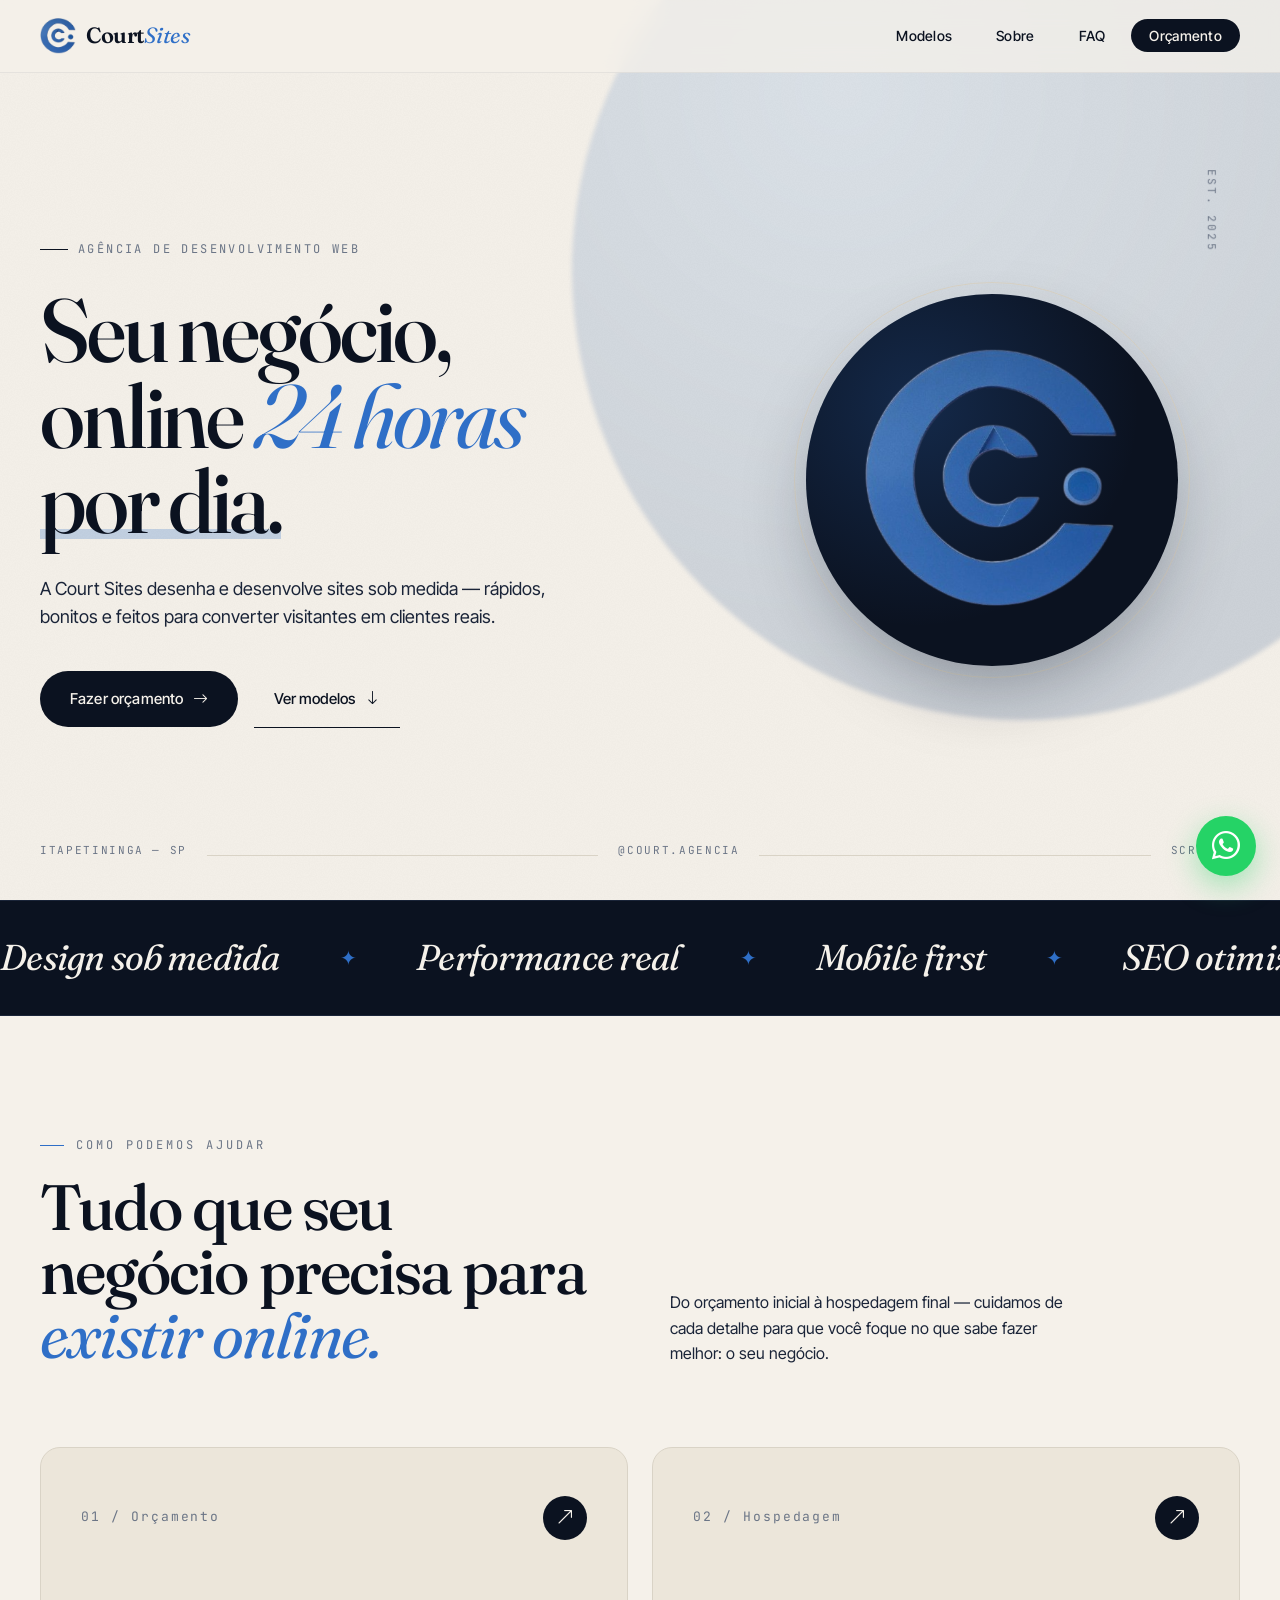
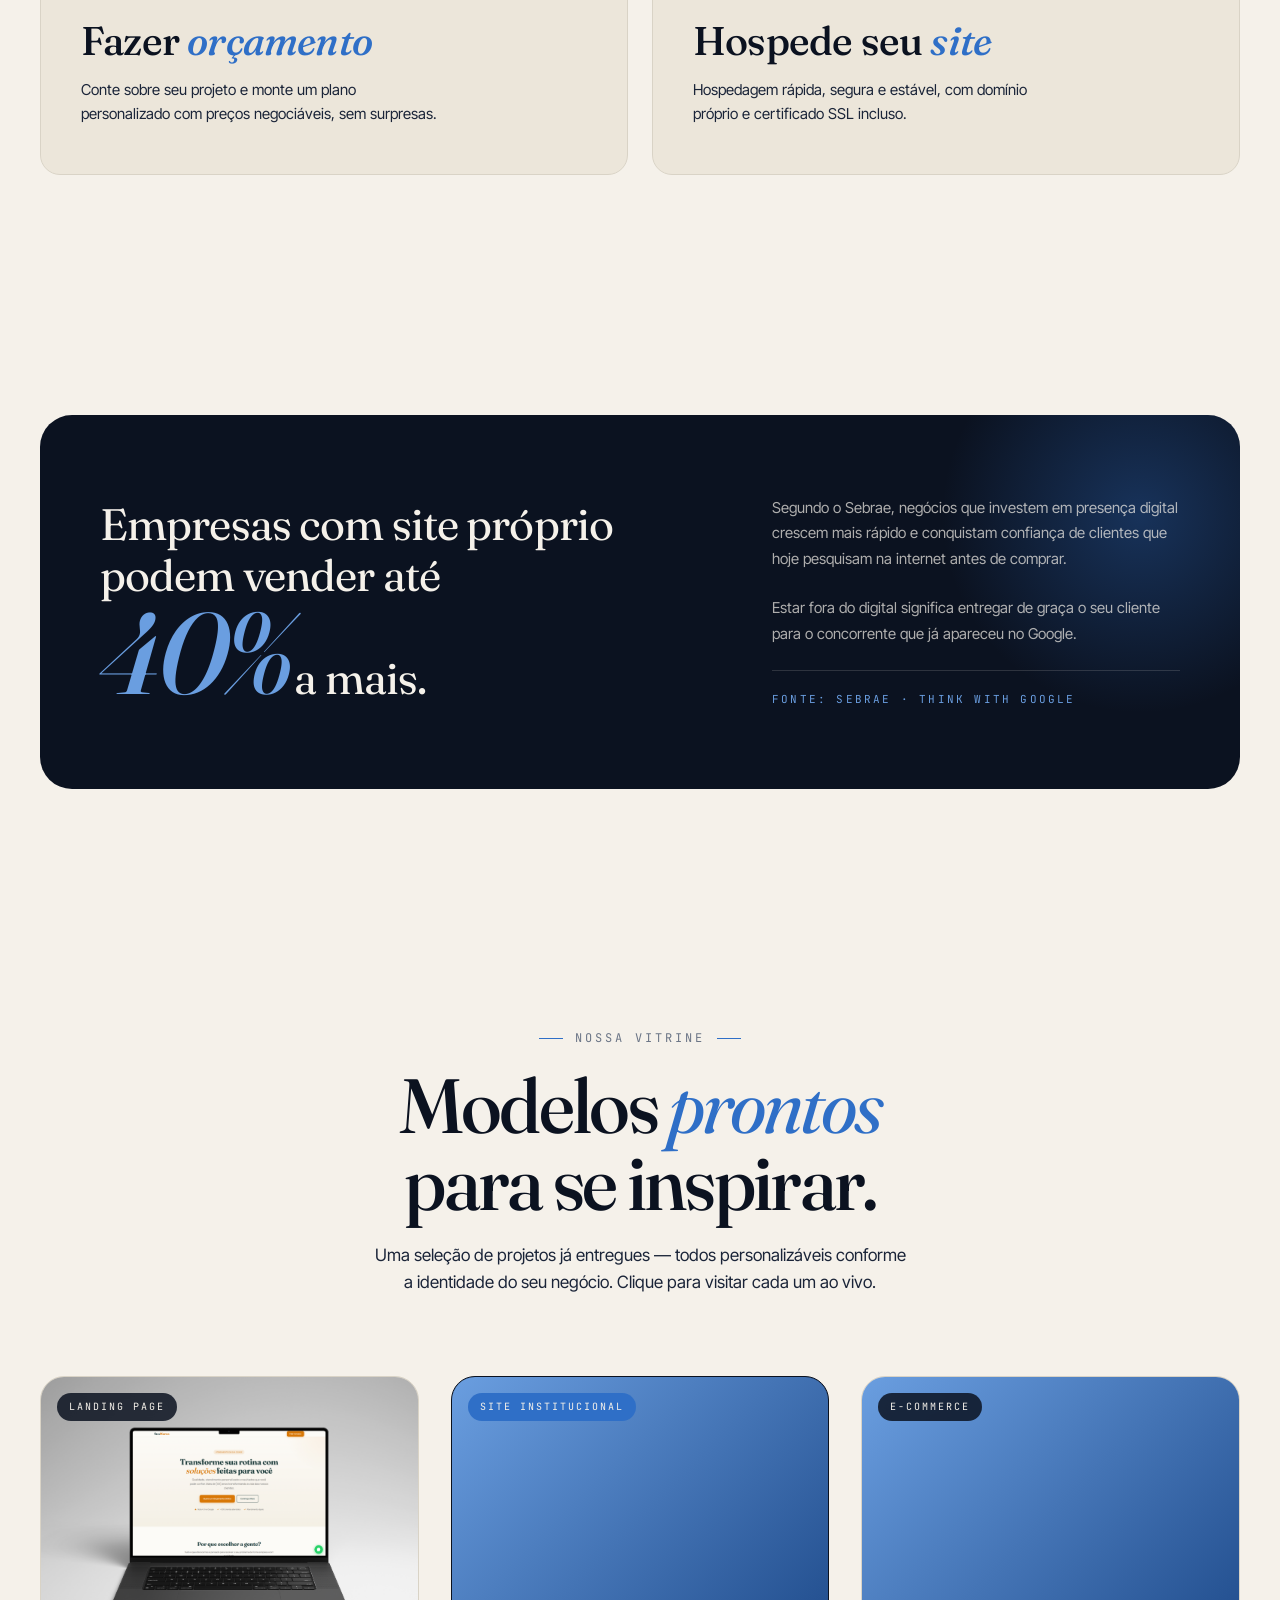
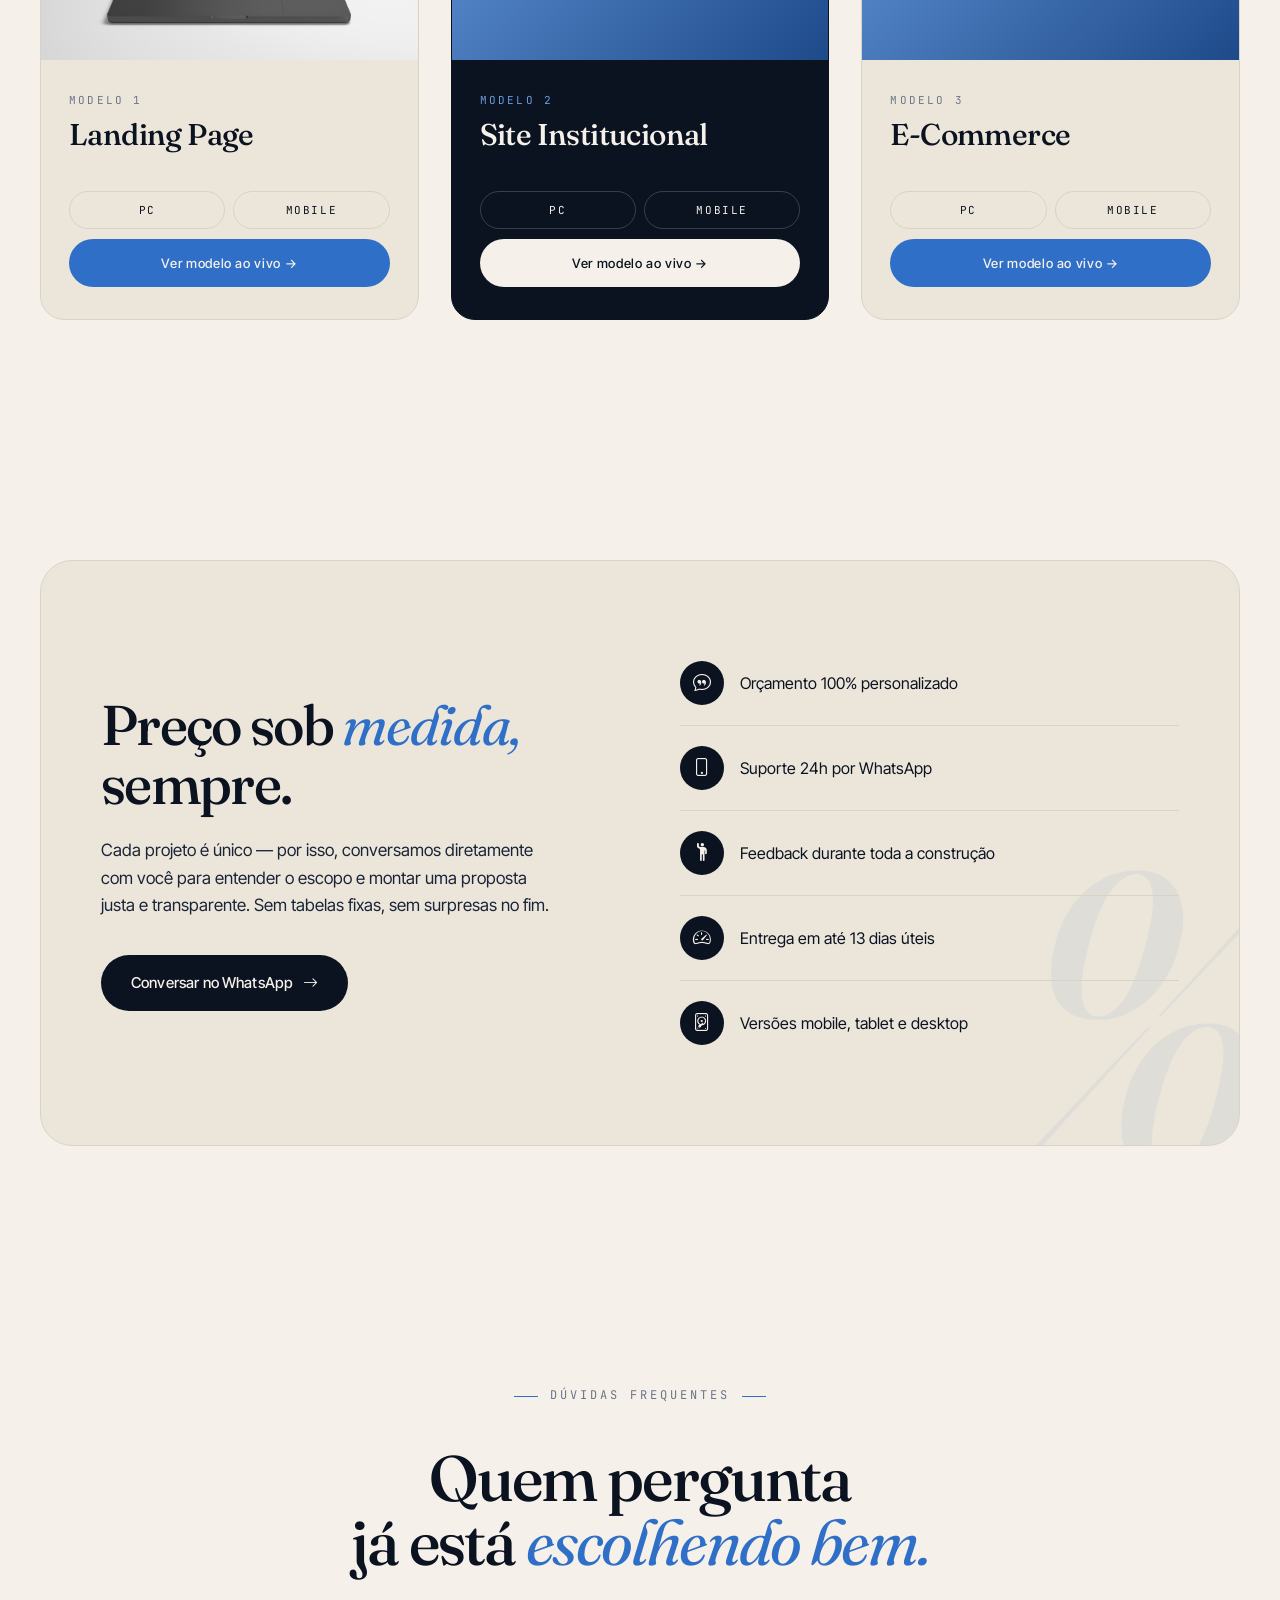
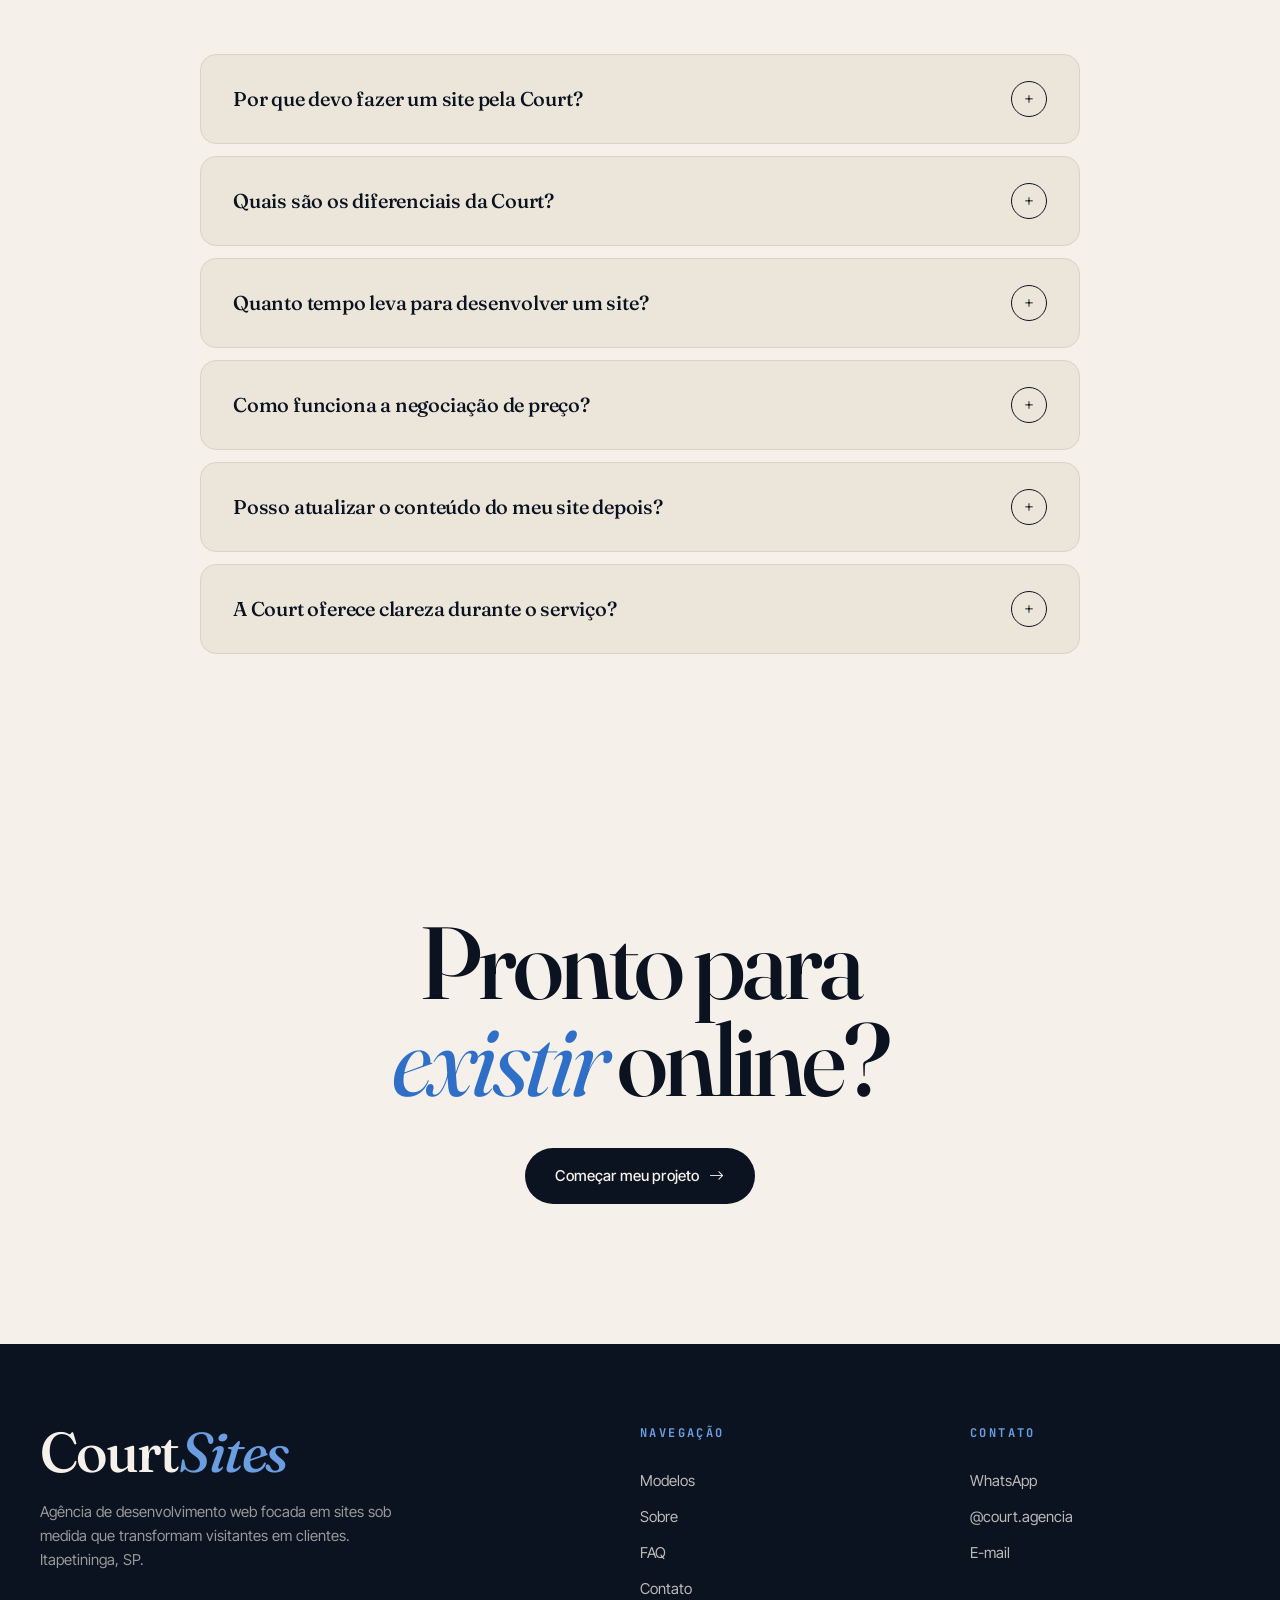
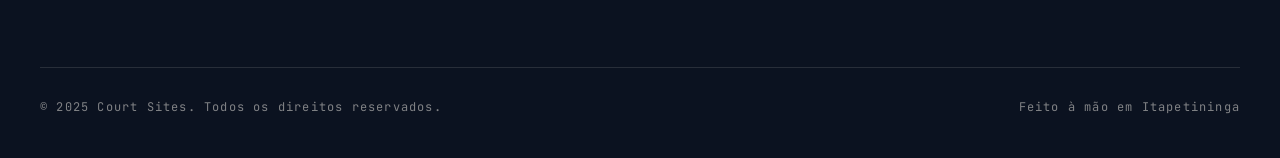
==== index.html @ d3b98b96 "first commit" ====
<!DOCTYPE html>
<html lang="pt-br">

<head>
    <meta charset="UTF-8">
    <meta name="viewport" content="width=device-width, initial-scale=1.0">
    <title>Court Sites — Sites profissionais para o seu negócio</title>
    <meta name="description" content="Court Sites cria sites modernos, responsivos e otimizados para conversão. Transforme seu negócio online e conquiste mais clientes.">
    <link rel="shortcut icon" href="logo-png.png">

    <!-- Bootstrap Icons -->
    <link rel="stylesheet" href="https://cdn.jsdelivr.net/npm/bootstrap-icons@1.11.3/font/bootstrap-icons.min.css">

    <!-- Fontes -->
    <link rel="preconnect" href="https://fonts.googleapis.com">
    <link rel="preconnect" href="https://fonts.gstatic.com" crossorigin>
    <link href="https://fonts.googleapis.com/css2?family=Fraunces:ital,opsz,wght@0,9..144,400;0,9..144,500;0,9..144,600;0,9..144,700;0,9..144,900;1,9..144,400&family=Inter+Tight:wght@300;400;500;600;700&family=JetBrains+Mono:wght@400;500&display=swap" rel="stylesheet">

    <!-- AOS -->
    <link rel="stylesheet" href="https://unpkg.com/aos@2.3.1/dist/aos.css">

    <link rel="stylesheet" href="css/style.css">
</head>

<body>

    <!-- WhatsApp flutuante -->
    <a href="https://wa.me/5515996495706" target="_blank" class="whatsapp-btn" aria-label="WhatsApp">
        <i class="bi bi-whatsapp"></i>
    </a>

    <!-- NAVBAR -->
    <nav class="topbar" data-aos="fade-down">
        <a href="#inicio" class="brand">
            <img src="images/logo-png.png" alt="Court Sites">
            <span>Court<em>Sites</em></span>
        </a>
        <ul>
            <li><a href="#modelos">Modelos</a></li>
            <li><a href="#sobre">Sobre</a></li>
            <li><a href="#faq">FAQ</a></li>
            <li><a href="#contato" class="cta">Orçamento</a></li>
        </ul>
    </nav>

    <!-- HERO -->
    <section id="inicio" class="hero">
        <div class="hero-inner">
            <div class="hero-text">
                <div class="hero-kicker" data-aos="fade-up">Agência de desenvolvimento web</div>
                <h1 data-aos="fade-up" data-aos-delay="100">
                    Seu negócio,<br>
                    online <em>24 horas</em><br>
                    <span class="underline">por dia.</span>
                </h1>
                <p class="lead" data-aos="fade-up" data-aos-delay="200">
                    A Court Sites desenha e desenvolve sites sob medida — rápidos, bonitos e feitos para converter
                    visitantes em clientes reais.
                </p>
                <div class="hero-cta-group" data-aos="fade-up" data-aos-delay="300">
                    <a href="#contato" class="btn-primary">
                        Fazer orçamento <i class="bi bi-arrow-right"></i>
                    </a>
                    <a href="#modelos" class="btn-ghost">
                        Ver modelos <i class="bi bi-arrow-down"></i>
                    </a>
                </div>
            </div>
            <div class="hero-visual" data-aos="fade-left" data-aos-delay="200">
                <div class="logo-wrap">
                    <img src="images/logo-png.png" alt="Court Sites">
                </div>
            </div>
        </div>
        <div class="hero-meta">
            <span>Itapetininga — SP</span>
            <div class="divider"></div>
            <span>@court.agencia</span>
            <div class="divider"></div>
            <span>Scroll ↓</span>
        </div>
    </section>

    <!-- MARQUEE -->
    <div class="marquee">
        <div class="marquee-track">
            <span>Design sob medida</span>
            <span>Performance real</span>
            <span>Mobile first</span>
            <span>SEO otimizado</span>
            <span>Entrega rápida</span>
            <span>Design sob medida</span>
            <span>Performance real</span>
            <span>Mobile first</span>
            <span>SEO otimizado</span>
            <span>Entrega rápida</span>
        </div>
    </div>

    <!-- SERVIÇOS / CONTATO -->
    <section id="contato" class="services">
        <div class="section-head">
            <div>
                <div class="section-tag" data-aos="fade-up">Como podemos ajudar</div>
                <h2 data-aos="fade-up" data-aos-delay="100">
                    Tudo que seu<br>negócio precisa para <em>existir online.</em>
                </h2>
            </div>
            <p class="head-text" data-aos="fade-up" data-aos-delay="200">
                Do orçamento inicial à hospedagem final — cuidamos de cada detalhe para que você foque no que sabe
                fazer melhor: o seu negócio.
            </p>
        </div>

        <div class="services-grid">
            <a href="https://wa.me/5515996495706" target="_blank" class="service-card" data-aos="fade-up">
                <div class="service-head-row">
                    <span class="service-num">01 / Orçamento</span>
                    <span class="service-arrow"><i class="bi bi-arrow-up-right"></i></span>
                </div>
                <h3>Fazer <em>orçamento</em></h3>
                <p>Conte sobre seu projeto e monte um plano personalizado com preços negociáveis, sem surpresas.</p>
            </a>

            <a href="https://wa.me/5515996495706" target="_blank" class="service-card" data-aos="fade-up" data-aos-delay="150">
                <div class="service-head-row">
                    <span class="service-num">02 / Hospedagem</span>
                    <span class="service-arrow"><i class="bi bi-arrow-up-right"></i></span>
                </div>
                <h3>Hospede seu <em>site</em></h3>
                <p>Hospedagem rápida, segura e estável, com domínio próprio e certificado SSL incluso.</p>
            </a>
        </div>
    </section>

    <!-- PESQUISA / DADO EDITORIAL -->
    <section id="sobre" class="research">
        <div class="research-inner">
            <div class="research-grid">
                <div class="research-quote" data-aos="fade-up">
                    Empresas com site próprio<br>
                    podem vender até<br>
                    <span class="big">40%</span> a mais.
                </div>
                <div class="research-side" data-aos="fade-up" data-aos-delay="200">
                    <p>
                        Segundo o Sebrae, negócios que investem em presença digital crescem mais rápido e conquistam
                        confiança de clientes que hoje pesquisam na internet antes de comprar.
                    </p>
                    <p>
                        Estar fora do digital significa entregar de graça o seu cliente para o concorrente que já
                        apareceu no Google.
                    </p>
                    <div class="source">Fonte: Sebrae · Think With Google</div>
                </div>
            </div>
        </div>
    </section>

    <!-- MODELOS -->
    <section id="modelos" class="models">
        <div class="models-header">
            <div class="section-tag" data-aos="fade-up">Nossa vitrine</div>
            <h2 data-aos="fade-up" data-aos-delay="100">
                Modelos <em>prontos</em><br>para se inspirar.
            </h2>
            <p data-aos="fade-up" data-aos-delay="200">
                Uma seleção de projetos já entregues — todos personalizáveis conforme a identidade do seu negócio.
                Clique para visitar cada um ao vivo.
            </p>
        </div>

        <div class="models-grid">

            <!-- Court-xis -->
            <article class="model-card" data-aos="fade-up">
                <div class="model-image">
                    <span class="model-badge">Landing Page</span>
                    <img id="model-img-modelo1" src="images/pc-modelo1.jpg" alt="Modelo 1"
                        onerror="this.style.display='none'">
                </div>
                <div class="model-body">
                    <div class="model-subtitle">Modelo 1</div>
                    <h3 class="model-title">Landing Page</h3>
                    <div class="model-actions">
                        <button class="btn-toggle" onclick="trocarImagem('pc','modelo1')">PC</button>
                        <button class="btn-toggle" onclick="trocarImagem('mobile','modelo1')">Mobile</button>
                    </div>
                    <a href="src/landing-page.html" target="_blank" class="btn-see">
                        Ver modelo ao vivo →
                    </a>
                </div>
            </article>

            <!-- Livrando Cast - destaque -->
            <article class="model-card featured" data-aos="fade-up" data-aos-delay="100">
                <div class="model-image">
                    <span class="model-badge">Site Institucional</span>
                    <img id="model-img-livrando" src="images/pc-livrando.jpg" alt="Modelo Livrando Cast"
                        onerror="this.style.display='none'">
                </div>
                <div class="model-body">
                    <div class="model-subtitle">Modelo 2</div>
                    <h3 class="model-title">Site Institucional</h3>
                    <div class="model-actions">
                        <button class="btn-toggle" onclick="trocarImagem('pc','modelo2')">PC</button>
                        <button class="btn-toggle" onclick="trocarImagem('mobile','modelo2')">Mobile</button>
                    </div>
                    <a href="src/site-institucional.html" target="_blank" class="btn-see">
                        Ver modelo ao vivo →
                    </a>
                </div>
            </article>

            <!-- Court Agendamentos -->
            <article class="model-card" data-aos="fade-up" data-aos-delay="200">
                <div class="model-image">
                    <span class="model-badge">E-Commerce</span>
                    <img id="model-img-court" src="images/pc-court.jpg" alt="Modelo Court Agendamentos"
                        onerror="this.style.display='none'">
                </div>
                <div class="model-body">
                    <div class="model-subtitle">Modelo 3</div>
                    <h3 class="model-title">E-Commerce</h3>
                    <div class="model-actions">
                        <button class="btn-toggle" onclick="trocarImagem('pc','modelo3')">PC</button>
                        <button class="btn-toggle" onclick="trocarImagem('mobile','modelo3')">Mobile</button>
                    </div>
                    <a href="src/vitrine-virtual.html" target="_blank" class="btn-see">
                        Ver modelo ao vivo →
                    </a>
                </div>
            </article>

        </div>
    </section>

    <!-- NEGOCIAÇÃO (substitui seção de planos) -->
    <section class="negotiate">
        <div class="negotiate-inner">
            <div class="negotiate-left" data-aos="fade-right">
                <h2>Preço sob <em>medida,</em> sempre.</h2>
                <p>
                    Cada projeto é único — por isso, conversamos diretamente com você para entender o escopo e
                    montar uma proposta justa e transparente. Sem tabelas fixas, sem surpresas no fim.
                </p>
                <a href="https://wa.me/5515996495706" target="_blank" class="btn-primary">
                    Conversar no WhatsApp <i class="bi bi-arrow-right"></i>
                </a>
            </div>
            <ul class="negotiate-features" data-aos="fade-left" data-aos-delay="150">
                <li>
                    <span class="feat-icon"><i class="bi bi-chat-quote"></i></span>
                    <span>Orçamento 100% personalizado</span>
                </li>
                <li>
                    <span class="feat-icon"><i class="bi bi-phone"></i></span>
                    <span>Suporte 24h por WhatsApp</span>
                </li>
                <li>
                    <span class="feat-icon"><i class="bi bi-person-raised-hand"></i></span>
                    <span>Feedback durante toda a construção</span>
                </li>
                <li>
                    <span class="feat-icon"><i class="bi bi-speedometer2"></i></span>
                    <span>Entrega em até 13 dias úteis</span>
                </li>
                <li>
                    <span class="feat-icon"><i class="bi bi-device-hdd"></i></span>
                    <span>Versões mobile, tablet e desktop</span>
                </li>
            </ul>
        </div>
    </section>

    <!-- FAQ -->
    <section id="faq" class="faq-section">
        <div class="section-head">
            <div class="section-tag" data-aos="fade-up">Dúvidas frequentes</div>
            <h2 data-aos="fade-up" data-aos-delay="100">
                Quem pergunta<br>já está <em>escolhendo bem.</em>
            </h2>
        </div>

        <div class="faq-list">
            <div class="faq-item" data-aos="fade-up">
                <button class="faq-question">
                    Por que devo fazer um site pela Court?
                    <span class="faq-plus">+</span>
                </button>
                <div class="faq-answer">
                    A Court cria sites modernos, responsivos e otimizados para conversão, garantindo maior
                    visibilidade e credibilidade para o seu negócio no ambiente digital.
                </div>
            </div>

            <div class="faq-item" data-aos="fade-up">
                <button class="faq-question">
                    Quais são os diferenciais da Court?
                    <span class="faq-plus">+</span>
                </button>
                <div class="faq-answer">
                    Design 100% personalizado, otimização SEO desde o início, suporte contínuo e um processo
                    transparente com feedback diário durante toda a construção.
                </div>
            </div>

            <div class="faq-item" data-aos="fade-up">
                <button class="faq-question">
                    Quanto tempo leva para desenvolver um site?
                    <span class="faq-plus">+</span>
                </button>
                <div class="faq-answer">
                    O prazo varia conforme a complexidade do projeto, mas a maioria dos sites é entregue entre 7 e
                    15 dias úteis a partir da aprovação do escopo.
                </div>
            </div>

            <div class="faq-item" data-aos="fade-up">
                <button class="faq-question">
                    Como funciona a negociação de preço?
                    <span class="faq-plus">+</span>
                </button>
                <div class="faq-answer">
                    Não trabalhamos com tabelas fixas. O valor é acertado diretamente com você a partir do escopo
                    do projeto — tipo de site, número de páginas, prazo e funcionalidades específicas.
                </div>
            </div>

            <div class="faq-item" data-aos="fade-up">
                <button class="faq-question">
                    Posso atualizar o conteúdo do meu site depois?
                    <span class="faq-plus">+</span>
                </button>
                <div class="faq-answer">
                    Sim. Oferecemos planos de manutenção mensal para atualizações, novos conteúdos e ajustes
                    conforme a necessidade do seu negócio.
                </div>
            </div>

            <div class="faq-item" data-aos="fade-up">
                <button class="faq-question">
                    A Court oferece clareza durante o serviço?
                    <span class="faq-plus">+</span>
                </button>
                <div class="faq-answer">
                    Sempre. Enviamos atualizações diárias pelo WhatsApp sobre o andamento e abrimos espaço para
                    você dar feedback em cada etapa do projeto.
                </div>
            </div>
        </div>
    </section>

    <!-- FINAL CTA -->
    <section class="final-cta">
        <h2 data-aos="fade-up">
            Pronto para<br><em>existir</em> online?
        </h2>
        <a href="https://wa.me/5515996495706" target="_blank" class="btn-primary" data-aos="fade-up" data-aos-delay="200">
            Começar meu projeto <i class="bi bi-arrow-right"></i>
        </a>
    </section>

    <!-- FOOTER -->
    <footer>
        <div class="footer-inner">
            <div class="footer-top">
                <div class="footer-brand">
                    <h3>Court<em>Sites</em></h3>
                    <p>
                        Agência de desenvolvimento web focada em sites sob medida que transformam visitantes em
                        clientes. Itapetininga, SP.
                    </p>
                </div>
                <div class="footer-col">
                    <h4>Navegação</h4>
                    <a href="#modelos">Modelos</a>
                    <a href="#sobre">Sobre</a>
                    <a href="#faq">FAQ</a>
                    <a href="#contato">Contato</a>
                </div>
                <div class="footer-col">
                    <h4>Contato</h4>
                    <a href="https://wa.me/5515996495706" target="_blank">WhatsApp</a>
                    <a href="https://www.instagram.com/court.agencia/" target="_blank">@court.agencia</a>
                    <a href="mailto:contato@courtsites.com">E-mail</a>
                </div>
            </div>
            <div class="footer-bottom">
                <span>© 2025 Court Sites. Todos os direitos reservados.</span>
                <span>Feito à mão em Itapetininga</span>
            </div>
        </div>
    </footer>

    <!-- AOS -->
    <script src="https://unpkg.com/aos@2.3.1/dist/aos.js"></script>
    <script>
        AOS.init({
            duration: 900,
            easing: 'ease-out-cubic',
            once: true,
            offset: 60
        });

        // FAQ accordion
        document.querySelectorAll('.faq-question').forEach(btn => {
            btn.addEventListener('click', () => {
                const item = btn.parentElement;
                const isActive = item.classList.contains('active');
                document.querySelectorAll('.faq-item').forEach(i => i.classList.remove('active'));
                if (!isActive) item.classList.add('active');
            });
        });

        // Troca de imagem PC / Mobile nos modelos
        function trocarImagem(tipo, projeto) {
            const img = document.getElementById(`model-img-${projeto}`);
            if (!img) return;
            img.style.opacity = 0;
            setTimeout(() => {
                img.src = tipo === 'mobile'
                    ? `images/cell-${projeto}.jpg`
                    : `images/pc-${projeto}.jpg`;
                img.style.opacity = 1;
            }, 300);
        }

        // Navbar efeito ao rolar
        const nav = document.querySelector('nav.topbar');
        window.addEventListener('scroll', () => {
            if (window.scrollY > 40) {
                nav.style.padding = '12px 40px';
                nav.style.background = 'rgba(245, 241, 234, 0.92)';
            } else {
                nav.style.padding = '18px 40px';
                nav.style.background = 'rgba(245, 241, 234, 0.75)';
            }
        });
    </script>

</body>

</html>
---- css/style.css ----
/* ============================================
           Design system — Court Sites
           Paleta: azul profundo da logo + off-white + tinta
           Tipografia: Fraunces (display editorial) + Inter Tight (UI)
           ============================================ */
        :root {
            --ink: #0b1220;
            --ink-soft: #1a2438;
            --paper: #f5f1ea;
            --paper-warm: #ece6da;
            --court-blue: #2f6fc7;
            --court-blue-deep: #1e4a8a;
            --court-blue-light: #6a9ee0;
            --muted: #6b7586;
            --line: #d9d3c6;
            --accent: #d97a3c;

            --font-display: 'Fraunces', Georgia, serif;
            --font-body: 'Inter Tight', -apple-system, sans-serif;
            --font-mono: 'JetBrains Mono', monospace;

            --max: 1280px;
            --ease: cubic-bezier(0.22, 1, 0.36, 1);
        }

        * {
            margin: 0;
            padding: 0;
            box-sizing: border-box;
        }

        html { scroll-behavior: smooth; }

        body {
            font-family: var(--font-body);
            background: var(--paper);
            color: var(--ink);
            line-height: 1.6;
            overflow-x: hidden;
            -webkit-font-smoothing: antialiased;
            -moz-osx-font-smoothing: grayscale;
        }

        /* Ruído sutil no fundo para textura de papel */
        body::before {
            content: '';
            position: fixed;
            inset: 0;
            background-image: url("data:image/svg+xml;utf8,<svg xmlns='http://www.w3.org/2000/svg' width='200' height='200'><filter id='n'><feTurbulence type='fractalNoise' baseFrequency='0.85' numOctaves='2' stitchTiles='stitch'/><feColorMatrix values='0 0 0 0 0 0 0 0 0 0 0 0 0 0 0 0 0 0 0.04 0'/></filter><rect width='200' height='200' filter='url(%23n)'/></svg>");
            pointer-events: none;
            z-index: 1;
            opacity: 0.6;
        }

        a { color: inherit; text-decoration: none; }
        img { max-width: 100%; display: block; }

        /* ============================================
           NAVBAR
           ============================================ */
        nav.topbar {
            position: fixed;
            top: 0;
            left: 0;
            right: 0;
            z-index: 100;
            padding: 18px 40px;
            display: flex;
            justify-content: space-between;
            align-items: center;
            background: rgba(245, 241, 234, 0.75);
            backdrop-filter: blur(12px);
            -webkit-backdrop-filter: blur(12px);
            border-bottom: 1px solid rgba(11, 18, 32, 0.06);
            transition: all 0.3s var(--ease);
        }

        .brand {
            display: flex;
            align-items: center;
            gap: 10px;
            font-family: var(--font-display);
            font-weight: 600;
            font-size: 22px;
            letter-spacing: -0.02em;
        }

        .brand img {
            width: 36px;
            height: 36px;
            object-fit: contain;
        }

        .brand span em {
            font-style: italic;
            font-weight: 400;
            color: var(--court-blue);
        }

        nav ul {
            display: flex;
            gap: 8px;
            list-style: none;
        }

        nav ul a {
            padding: 8px 18px;
            font-size: 14px;
            font-weight: 500;
            letter-spacing: 0.02em;
            border-radius: 999px;
            transition: all 0.25s var(--ease);
            position: relative;
        }

        nav ul a:hover {
            background: var(--ink);
            color: var(--paper);
        }

        nav ul a.cta {
            background: var(--ink);
            color: var(--paper);
        }

        nav ul a.cta:hover {
            background: var(--court-blue);
        }

        /* ============================================
           HERO
           ============================================ */
        .hero {
            min-height: 100vh;
            padding: 140px 40px 80px;
            position: relative;
            display: flex;
            align-items: center;
            overflow: hidden;
        }

        /* Círculo azul gigante decorativo (referência à logo) */
        .hero::before {
            content: '';
            position: absolute;
            top: -20%;
            right: -15%;
            width: 900px;
            height: 900px;
            border-radius: 50%;
            background: radial-gradient(circle at 30% 30%, var(--court-blue-light), var(--court-blue-deep) 70%);
            filter: blur(2px);
            opacity: 0.18;
            z-index: 1;
            animation: float 18s ease-in-out infinite;
        }

        @keyframes float {
            0%, 100% { transform: translate(0, 0) scale(1); }
            50% { transform: translate(-30px, 30px) scale(1.05); }
        }

        .hero-inner {
            max-width: var(--max);
            margin: 0 auto;
            width: 100%;
            position: relative;
            z-index: 3;
            display: grid;
            grid-template-columns: 1.3fr 1fr;
            gap: 60px;
            align-items: center;
        }

        .hero-kicker {
            display: inline-flex;
            align-items: center;
            gap: 10px;
            font-family: var(--font-mono);
            font-size: 12px;
            letter-spacing: 0.2em;
            text-transform: uppercase;
            color: var(--muted);
            margin-bottom: 28px;
        }

        .hero-kicker::before {
            content: '';
            width: 28px;
            height: 1px;
            background: var(--ink);
        }

        .hero h1 {
            font-family: var(--font-display);
            font-weight: 500;
            font-size: clamp(44px, 7vw, 96px);
            line-height: 0.95;
            letter-spacing: -0.035em;
            margin-bottom: 32px;
        }

        .hero h1 em {
            font-style: italic;
            font-weight: 400;
            color: var(--court-blue);
            font-variation-settings: "opsz" 144;
        }

        .hero h1 .underline {
            position: relative;
            display: inline-block;
        }

        .hero h1 .underline::after {
            content: '';
            position: absolute;
            left: 0;
            bottom: 4px;
            width: 100%;
            height: 10px;
            background: var(--court-blue);
            opacity: 0.25;
            z-index: -1;
        }

        .hero p.lead {
            font-size: 18px;
            line-height: 1.55;
            color: var(--ink-soft);
            max-width: 520px;
            margin-bottom: 40px;
        }

        .hero-cta-group {
            display: flex;
            gap: 16px;
            align-items: center;
            flex-wrap: wrap;
        }

        .btn-primary {
            display: inline-flex;
            align-items: center;
            gap: 10px;
            padding: 16px 30px;
            background: var(--ink);
            color: var(--paper);
            border-radius: 999px;
            font-weight: 500;
            font-size: 15px;
            letter-spacing: 0.01em;
            transition: all 0.3s var(--ease);
            border: none;
            cursor: pointer;
        }

        .btn-primary:hover {
            background: var(--court-blue);
            transform: translateY(-2px);
            box-shadow: 0 12px 30px rgba(47, 111, 199, 0.3);
        }

        .btn-primary i {
            transition: transform 0.3s var(--ease);
        }

        .btn-primary:hover i {
            transform: translateX(4px);
        }

        .btn-ghost {
            display: inline-flex;
            align-items: center;
            gap: 10px;
            padding: 16px 20px;
            color: var(--ink);
            font-weight: 500;
            font-size: 15px;
            border-bottom: 1px solid var(--ink);
            transition: all 0.25s var(--ease);
        }

        .btn-ghost:hover {
            color: var(--court-blue);
            border-color: var(--court-blue);
            gap: 14px;
        }

        /* Coluna direita do hero: logo com composição editorial */
        .hero-visual {
            position: relative;
            aspect-ratio: 1;
            display: flex;
            align-items: center;
            justify-content: center;
        }

        .hero-visual::before {
            content: '';
            position: absolute;
            inset: 10%;
            border: 1px solid var(--line);
            border-radius: 50%;
        }

        .hero-visual::after {
            content: 'EST. 2025';
            position: absolute;
            top: 20px;
            right: 20px;
            font-family: var(--font-mono);
            font-size: 11px;
            letter-spacing: 0.2em;
            color: var(--muted);
            transform: rotate(90deg);
            transform-origin: right top;
        }

        .hero-visual .logo-wrap {
            width: 75%;
            aspect-ratio: 1;
            background: var(--ink);
            border-radius: 50%;
            display: flex;
            align-items: center;
            justify-content: center;
            box-shadow: 0 30px 80px -20px rgba(11, 18, 32, 0.4);
            animation: slowSpin 60s linear infinite;
            position: relative;
            overflow: hidden;
        }

        .hero-visual .logo-wrap::before {
            content: '';
            position: absolute;
            inset: 0;
            background: radial-gradient(circle at 30% 30%, rgba(47, 111, 199, 0.25), transparent 60%);
        }

        .hero-visual .logo-wrap img {
            width: 70%;
            animation: counterSpin 60s linear infinite;
            position: relative;
            z-index: 2;
        }

        @keyframes slowSpin { to { transform: rotate(360deg); } }
        @keyframes counterSpin { to { transform: rotate(-360deg); } }

        .hero-meta {
            position: absolute;
            bottom: 40px;
            left: 40px;
            right: 40px;
            max-width: var(--max);
            margin: 0 auto;
            display: flex;
            justify-content: space-between;
            align-items: flex-end;
            font-family: var(--font-mono);
            font-size: 11px;
            letter-spacing: 0.15em;
            text-transform: uppercase;
            color: var(--muted);
            z-index: 3;
        }

        .hero-meta .divider {
            flex: 1;
            height: 1px;
            background: var(--line);
            margin: 0 20px 4px;
        }

        /* ============================================
           STATS STRIP
           ============================================ */
        .marquee {
            background: var(--ink);
            color: var(--paper);
            padding: 28px 0;
            overflow: hidden;
            border-top: 1px solid var(--ink-soft);
            border-bottom: 1px solid var(--ink-soft);
            position: relative;
            z-index: 2;
        }

        .marquee-track {
            display: flex;
            gap: 60px;
            white-space: nowrap;
            animation: scroll 40s linear infinite;
            font-family: var(--font-display);
            font-size: 36px;
            font-weight: 400;
            font-style: italic;
            letter-spacing: -0.02em;
        }

        .marquee-track span {
            display: inline-flex;
            align-items: center;
            gap: 60px;
        }

        .marquee-track span::after {
            content: '✦';
            font-style: normal;
            color: var(--court-blue);
            font-size: 20px;
        }

        @keyframes scroll {
            0% { transform: translateX(0); }
            100% { transform: translateX(-50%); }
        }

        /* ============================================
           SERVICES / CONTACT CARDS
           ============================================ */
        .services {
            padding: 120px 40px;
            max-width: var(--max);
            margin: 0 auto;
            position: relative;
            z-index: 2;
        }

        .section-head {
            display: grid;
            grid-template-columns: 1fr 1fr;
            gap: 60px;
            margin-bottom: 80px;
            align-items: end;
        }

        .section-tag {
            font-family: var(--font-mono);
            font-size: 12px;
            letter-spacing: 0.25em;
            text-transform: uppercase;
            color: var(--muted);
            margin-bottom: 20px;
            display: flex;
            align-items: center;
            gap: 12px;
        }

        .section-tag::before {
            content: '';
            width: 24px;
            height: 1px;
            background: var(--court-blue);
        }

        .section-head h2 {
            font-family: var(--font-display);
            font-weight: 500;
            font-size: clamp(36px, 5vw, 64px);
            line-height: 1;
            letter-spacing: -0.03em;
        }

        .section-head h2 em {
            font-style: italic;
            color: var(--court-blue);
            font-weight: 400;
        }

        .section-head .head-text {
            font-size: 16px;
            color: var(--ink-soft);
            line-height: 1.6;
            max-width: 420px;
        }

        .services-grid {
            display: grid;
            grid-template-columns: 1fr 1fr;
            gap: 24px;
        }

        .service-card {
            position: relative;
            padding: 48px 40px;
            background: var(--paper-warm);
            border: 1px solid var(--line);
            border-radius: 20px;
            overflow: hidden;
            transition: all 0.5s var(--ease);
            cursor: pointer;
        }

        .service-card::before {
            content: '';
            position: absolute;
            inset: 0;
            background: linear-gradient(135deg, var(--court-blue-deep), var(--ink));
            opacity: 0;
            transition: opacity 0.5s var(--ease);
            z-index: 1;
        }

        .service-card > * {
            position: relative;
            z-index: 2;
            transition: color 0.4s var(--ease);
        }

        .service-card:hover {
            transform: translateY(-6px);
            border-color: transparent;
        }

        .service-card:hover::before { opacity: 1; }
        .service-card:hover .service-num,
        .service-card:hover h3,
        .service-card:hover p { color: var(--paper); }
        .service-card:hover .service-arrow {
            background: var(--court-blue);
            color: var(--paper);
            transform: rotate(-45deg);
        }

        .service-head-row {
            display: flex;
            justify-content: space-between;
            align-items: center;
            margin-bottom: 80px;
        }

        .service-num {
            font-family: var(--font-mono);
            font-size: 13px;
            letter-spacing: 0.15em;
            color: var(--muted);
        }

        .service-arrow {
            width: 44px;
            height: 44px;
            border-radius: 50%;
            background: var(--ink);
            color: var(--paper);
            display: flex;
            align-items: center;
            justify-content: center;
            font-size: 18px;
            transition: all 0.4s var(--ease);
        }

        .service-card h3 {
            font-family: var(--font-display);
            font-weight: 500;
            font-size: 40px;
            line-height: 1.05;
            letter-spacing: -0.02em;
            margin-bottom: 16px;
        }

        .service-card h3 em {
            font-style: italic;
            color: var(--court-blue);
        }

        .service-card p {
            color: var(--ink-soft);
            font-size: 15px;
            line-height: 1.6;
            max-width: 360px;
        }

        /* ============================================
           STATS / RESEARCH QUOTE
           ============================================ */
        .research {
            padding: 120px 40px;
            max-width: var(--max);
            margin: 0 auto;
            position: relative;
            z-index: 2;
        }

        .research-inner {
            background: var(--ink);
            border-radius: 32px;
            padding: 80px 60px;
            position: relative;
            overflow: hidden;
            color: var(--paper);
        }

        .research-inner::before {
            content: '';
            position: absolute;
            top: -100px;
            right: -100px;
            width: 400px;
            height: 400px;
            border-radius: 50%;
            background: radial-gradient(circle, var(--court-blue) 0%, transparent 70%);
            opacity: 0.35;
        }

        .research-grid {
            display: grid;
            grid-template-columns: 1.5fr 1fr;
            gap: 60px;
            align-items: center;
            position: relative;
            z-index: 2;
        }

        .research-quote {
            font-family: var(--font-display);
            font-weight: 400;
            font-size: clamp(28px, 3.5vw, 44px);
            line-height: 1.15;
            letter-spacing: -0.02em;
        }

        .research-quote em {
            font-style: italic;
            color: var(--court-blue-light);
        }

        .research-quote .big {
            font-size: clamp(60px, 9vw, 120px);
            font-weight: 500;
            font-style: italic;
            color: var(--court-blue-light);
            letter-spacing: -0.04em;
            display: inline-block;
            line-height: 0.9;
        }

        .research-side p {
            color: rgba(245, 241, 234, 0.7);
            font-size: 15px;
            line-height: 1.7;
            margin-bottom: 24px;
        }

        .research-side .source {
            font-family: var(--font-mono);
            font-size: 11px;
            letter-spacing: 0.2em;
            text-transform: uppercase;
            color: var(--court-blue-light);
            padding-top: 20px;
            border-top: 1px solid rgba(245, 241, 234, 0.15);
        }

        /* ============================================
           MODELOS (antes: PROJETOS)
           ============================================ */
        .models {
            padding: 120px 40px;
            max-width: var(--max);
            margin: 0 auto;
            position: relative;
            z-index: 2;
        }

        .models-header {
            text-align: center;
            margin-bottom: 80px;
        }

        .models-header .section-tag {
            justify-content: center;
        }

        .models-header .section-tag::before,
        .models-header .section-tag::after {
            content: '';
            width: 24px;
            height: 1px;
            background: var(--court-blue);
        }

        .models-header h2 {
            font-family: var(--font-display);
            font-weight: 500;
            font-size: clamp(44px, 6vw, 80px);
            line-height: 1;
            letter-spacing: -0.035em;
            margin-bottom: 20px;
        }

        .models-header h2 em {
            font-style: italic;
            color: var(--court-blue);
            font-weight: 400;
        }

        .models-header p {
            color: var(--ink-soft);
            font-size: 17px;
            max-width: 540px;
            margin: 0 auto;
            line-height: 1.6;
        }

        .models-grid {
            display: grid;
            grid-template-columns: repeat(3, 1fr);
            gap: 32px;
        }

        .model-card {
            position: relative;
            background: var(--paper-warm);
            border-radius: 24px;
            overflow: hidden;
            border: 1px solid var(--line);
            transition: all 0.5s var(--ease);
            display: flex;
            flex-direction: column;
        }

        .model-card:hover {
            transform: translateY(-8px);
            box-shadow: 0 30px 60px -20px rgba(11, 18, 32, 0.25);
        }

        .model-card.featured {
            background: var(--ink);
            color: var(--paper);
            border-color: var(--ink);
            transform: translateY(-12px);
        }

        .model-card.featured:hover {
            transform: translateY(-20px);
        }

        .model-image {
            aspect-ratio: 4 / 3;
            overflow: hidden;
            position: relative;
            background: linear-gradient(135deg, var(--court-blue-light), var(--court-blue-deep));
        }

        .model-image img {
            width: 100%;
            height: 100%;
            object-fit: cover;
            transition: all 0.6s var(--ease);
        }

        .model-card:hover .model-image img {
            transform: scale(1.08);
        }

        .model-badge {
            position: absolute;
            top: 16px;
            left: 16px;
            font-family: var(--font-mono);
            font-size: 10px;
            letter-spacing: 0.2em;
            text-transform: uppercase;
            background: rgba(11, 18, 32, 0.85);
            color: var(--paper);
            padding: 6px 12px;
            border-radius: 999px;
            backdrop-filter: blur(10px);
        }

        .model-card.featured .model-badge {
            background: var(--court-blue);
        }

        .model-body {
            padding: 32px 28px;
            display: flex;
            flex-direction: column;
            flex: 1;
        }

        .model-subtitle {
            font-family: var(--font-mono);
            font-size: 11px;
            letter-spacing: 0.2em;
            text-transform: uppercase;
            color: var(--muted);
            margin-bottom: 10px;
        }

        .model-card.featured .model-subtitle {
            color: var(--court-blue-light);
        }

        .model-title {
            font-family: var(--font-display);
            font-weight: 500;
            font-size: 30px;
            line-height: 1.05;
            letter-spacing: -0.02em;
            margin-bottom: 20px;
        }

        .model-actions {
            display: flex;
            gap: 8px;
            margin-top: auto;
            padding-top: 20px;
        }

        .btn-toggle {
            flex: 1;
            padding: 11px 16px;
            font-family: var(--font-mono);
            font-size: 11px;
            letter-spacing: 0.15em;
            text-transform: uppercase;
            background: transparent;
            border: 1px solid var(--line);
            color: var(--ink);
            border-radius: 999px;
            cursor: pointer;
            transition: all 0.25s var(--ease);
        }

        .btn-toggle:hover {
            background: var(--ink);
            color: var(--paper);
            border-color: var(--ink);
        }

        .model-card.featured .btn-toggle {
            border-color: rgba(245, 241, 234, 0.2);
            color: var(--paper);
        }

        .model-card.featured .btn-toggle:hover {
            background: var(--paper);
            color: var(--ink);
            border-color: var(--paper);
        }

        .btn-see {
            display: block;
            text-align: center;
            padding: 14px;
            margin-top: 10px;
            background: var(--court-blue);
            color: var(--paper);
            border-radius: 999px;
            font-size: 13px;
            font-weight: 500;
            letter-spacing: 0.05em;
            transition: all 0.3s var(--ease);
        }

        .btn-see:hover {
            background: var(--court-blue-deep);
            letter-spacing: 0.1em;
        }

        .model-card.featured .btn-see {
            background: var(--paper);
            color: var(--ink);
        }

        .model-card.featured .btn-see:hover {
            background: var(--court-blue);
            color: var(--paper);
        }

        /* ============================================
           CTA NEGOCIAÇÃO (no lugar da seção de planos)
           ============================================ */
        .negotiate {
            padding: 120px 40px;
            max-width: var(--max);
            margin: 0 auto;
            position: relative;
            z-index: 2;
        }

        .negotiate-inner {
            display: grid;
            grid-template-columns: 1fr 1fr;
            gap: 80px;
            align-items: center;
            padding: 80px 60px;
            background: var(--paper-warm);
            border-radius: 32px;
            border: 1px solid var(--line);
            position: relative;
            overflow: hidden;
        }

        .negotiate-inner::before {
            content: '%';
            position: absolute;
            bottom: -40px;
            right: -20px;
            font-family: var(--font-display);
            font-size: 420px;
            font-style: italic;
            font-weight: 500;
            color: var(--court-blue);
            opacity: 0.07;
            line-height: 0.8;
            pointer-events: none;
        }

        .negotiate-left h2 {
            font-family: var(--font-display);
            font-weight: 500;
            font-size: clamp(36px, 5vw, 56px);
            line-height: 1.05;
            letter-spacing: -0.03em;
            margin-bottom: 24px;
        }

        .negotiate-left h2 em {
            font-style: italic;
            color: var(--court-blue);
            font-weight: 400;
        }

        .negotiate-left p {
            color: var(--ink-soft);
            font-size: 17px;
            line-height: 1.6;
            margin-bottom: 36px;
            max-width: 460px;
        }

        .negotiate-features {
            list-style: none;
            position: relative;
            z-index: 2;
        }

        .negotiate-features li {
            display: flex;
            align-items: center;
            gap: 16px;
            padding: 20px 0;
            border-bottom: 1px solid var(--line);
            font-size: 16px;
            color: var(--ink);
        }

        .negotiate-features li:last-child {
            border-bottom: none;
        }

        .negotiate-features .feat-icon {
            width: 44px;
            height: 44px;
            border-radius: 50%;
            background: var(--ink);
            color: var(--paper);
            display: flex;
            align-items: center;
            justify-content: center;
            font-size: 18px;
            flex-shrink: 0;
            transition: all 0.3s var(--ease);
        }

        .negotiate-features li:hover .feat-icon {
            background: var(--court-blue);
            transform: rotate(360deg);
        }

        /* ============================================
           FAQ
           ============================================ */
        .faq-section {
            padding: 120px 40px;
            max-width: 960px;
            margin: 0 auto;
            position: relative;
            z-index: 2;
        }

        .faq-section .section-head {
            grid-template-columns: 1fr;
            text-align: center;
            gap: 20px;
        }

        .faq-section .section-tag {
            justify-content: center;
        }

        .faq-section .section-tag::before,
        .faq-section .section-tag::after {
            content: '';
            width: 24px;
            height: 1px;
            background: var(--court-blue);
        }

        .faq-list {
            display: flex;
            flex-direction: column;
            gap: 12px;
        }

        .faq-item {
            background: var(--paper-warm);
            border: 1px solid var(--line);
            border-radius: 16px;
            overflow: hidden;
            transition: all 0.3s var(--ease);
        }

        .faq-item:hover {
            border-color: var(--court-blue);
        }

        .faq-item.active {
            background: var(--ink);
            color: var(--paper);
            border-color: var(--ink);
        }

        .faq-question {
            width: 100%;
            padding: 26px 32px;
            background: transparent;
            border: none;
            cursor: pointer;
            display: flex;
            justify-content: space-between;
            align-items: center;
            gap: 20px;
            font-family: var(--font-display);
            font-weight: 500;
            font-size: 20px;
            letter-spacing: -0.01em;
            text-align: left;
            color: inherit;
        }

        .faq-plus {
            flex-shrink: 0;
            width: 36px;
            height: 36px;
            border-radius: 50%;
            border: 1px solid currentColor;
            display: flex;
            align-items: center;
            justify-content: center;
            font-size: 18px;
            transition: transform 0.4s var(--ease);
        }

        .faq-item.active .faq-plus {
            transform: rotate(45deg);
            background: var(--court-blue);
            border-color: var(--court-blue);
        }

        .faq-answer {
            max-height: 0;
            overflow: hidden;
            transition: max-height 0.5s var(--ease), padding 0.4s var(--ease);
            padding: 0 32px;
            font-size: 16px;
            line-height: 1.65;
            color: rgba(245, 241, 234, 0.75);
        }

        .faq-item.active .faq-answer {
            max-height: 300px;
            padding: 0 32px 28px;
        }

        /* ============================================
           FINAL CTA
           ============================================ */
        .final-cta {
            padding: 140px 40px;
            max-width: var(--max);
            margin: 0 auto;
            text-align: center;
            position: relative;
            z-index: 2;
        }

        .final-cta h2 {
            font-family: var(--font-display);
            font-weight: 500;
            font-size: clamp(48px, 8vw, 120px);
            line-height: 0.95;
            letter-spacing: -0.04em;
            margin-bottom: 40px;
        }

        .final-cta h2 em {
            font-style: italic;
            color: var(--court-blue);
            font-weight: 400;
        }

        /* ============================================
           FOOTER
           ============================================ */
        footer {
            background: var(--ink);
            color: var(--paper);
            padding: 80px 40px 40px;
            position: relative;
            z-index: 2;
        }

        .footer-inner {
            max-width: var(--max);
            margin: 0 auto;
        }

        .footer-top {
            display: grid;
            grid-template-columns: 2fr 1fr 1fr;
            gap: 60px;
            padding-bottom: 60px;
            border-bottom: 1px solid rgba(245, 241, 234, 0.12);
        }

        .footer-brand h3 {
            font-family: var(--font-display);
            font-weight: 500;
            font-size: 56px;
            letter-spacing: -0.03em;
            line-height: 1;
            margin-bottom: 20px;
        }

        .footer-brand h3 em {
            font-style: italic;
            color: var(--court-blue-light);
        }

        .footer-brand p {
            color: rgba(245, 241, 234, 0.6);
            max-width: 380px;
            font-size: 15px;
            line-height: 1.6;
        }

        .footer-col h4 {
            font-family: var(--font-mono);
            font-size: 12px;
            letter-spacing: 0.2em;
            text-transform: uppercase;
            color: var(--court-blue-light);
            margin-bottom: 20px;
        }

        .footer-col a {
            display: block;
            padding: 6px 0;
            color: rgba(245, 241, 234, 0.75);
            font-size: 15px;
            transition: all 0.25s var(--ease);
        }

        .footer-col a:hover {
            color: var(--paper);
            padding-left: 6px;
        }

        .footer-bottom {
            padding-top: 30px;
            display: flex;
            justify-content: space-between;
            align-items: center;
            font-family: var(--font-mono);
            font-size: 12px;
            letter-spacing: 0.1em;
            color: rgba(245, 241, 234, 0.5);
        }

        /* ============================================
           WHATSAPP FLOATING
           ============================================ */
        .whatsapp-btn {
            position: fixed;
            bottom: 24px;
            right: 24px;
            z-index: 90;
            width: 60px;
            height: 60px;
            border-radius: 50%;
            background: #25d366;
            color: white;
            display: flex;
            align-items: center;
            justify-content: center;
            font-size: 28px;
            box-shadow: 0 10px 30px rgba(37, 211, 102, 0.4);
            animation: pulse 2.5s ease-in-out infinite;
            transition: all 0.3s var(--ease);
        }

        .whatsapp-btn:hover {
            transform: scale(1.12) rotate(-8deg);
        }

        @keyframes pulse {
            0%, 100% { box-shadow: 0 10px 30px rgba(37, 211, 102, 0.4), 0 0 0 0 rgba(37, 211, 102, 0.5); }
            50% { box-shadow: 0 10px 30px rgba(37, 211, 102, 0.4), 0 0 0 16px rgba(37, 211, 102, 0); }
        }

        /* ============================================
           RESPONSIVO
           ============================================ */
        @media (max-width: 900px) {
            nav.topbar { padding: 14px 20px; }
            nav ul { gap: 4px; }
            nav ul a { padding: 7px 12px; font-size: 13px; }
            .brand { font-size: 18px; }
            .brand img { width: 30px; height: 30px; }

            .hero { padding: 110px 20px 60px; }
            .hero-inner { grid-template-columns: 1fr; gap: 40px; }
            .hero-visual { max-width: 320px; margin: 0 auto; }
            .hero-meta { display: none; }
            .hero::before { width: 500px; height: 500px; top: -10%; right: -40%; }

            .marquee-track { font-size: 26px; gap: 40px; }

            .services, .research, .models, .negotiate, .faq-section, .final-cta {
                padding: 70px 20px;
            }

            .section-head { grid-template-columns: 1fr; gap: 20px; margin-bottom: 50px; }

            .services-grid { grid-template-columns: 1fr; }
            .service-card { padding: 36px 28px; }
            .service-card h3 { font-size: 32px; }
            .service-head-row { margin-bottom: 50px; }

            .research-inner { padding: 50px 30px; border-radius: 20px; }
            .research-grid { grid-template-columns: 1fr; gap: 30px; }

            .models-grid { grid-template-columns: 1fr; gap: 20px; }
            .model-card.featured { transform: none; }
            .model-card.featured:hover { transform: translateY(-8px); }

            .negotiate-inner {
                grid-template-columns: 1fr;
                gap: 40px;
                padding: 50px 30px;
                border-radius: 20px;
            }
            .negotiate-inner::before { font-size: 260px; bottom: -30px; right: -30px; }

            .faq-question { padding: 20px 22px; font-size: 17px; }
            .faq-answer { padding: 0 22px; font-size: 15px; }
            .faq-item.active .faq-answer { padding: 0 22px 22px; }

            .footer-top { grid-template-columns: 1fr; gap: 40px; padding-bottom: 40px; }
            .footer-brand h3 { font-size: 42px; }
            .footer-bottom { flex-direction: column; gap: 14px; text-align: center; }

            .whatsapp-btn { width: 52px; height: 52px; font-size: 24px; bottom: 18px; right: 18px; }
        }
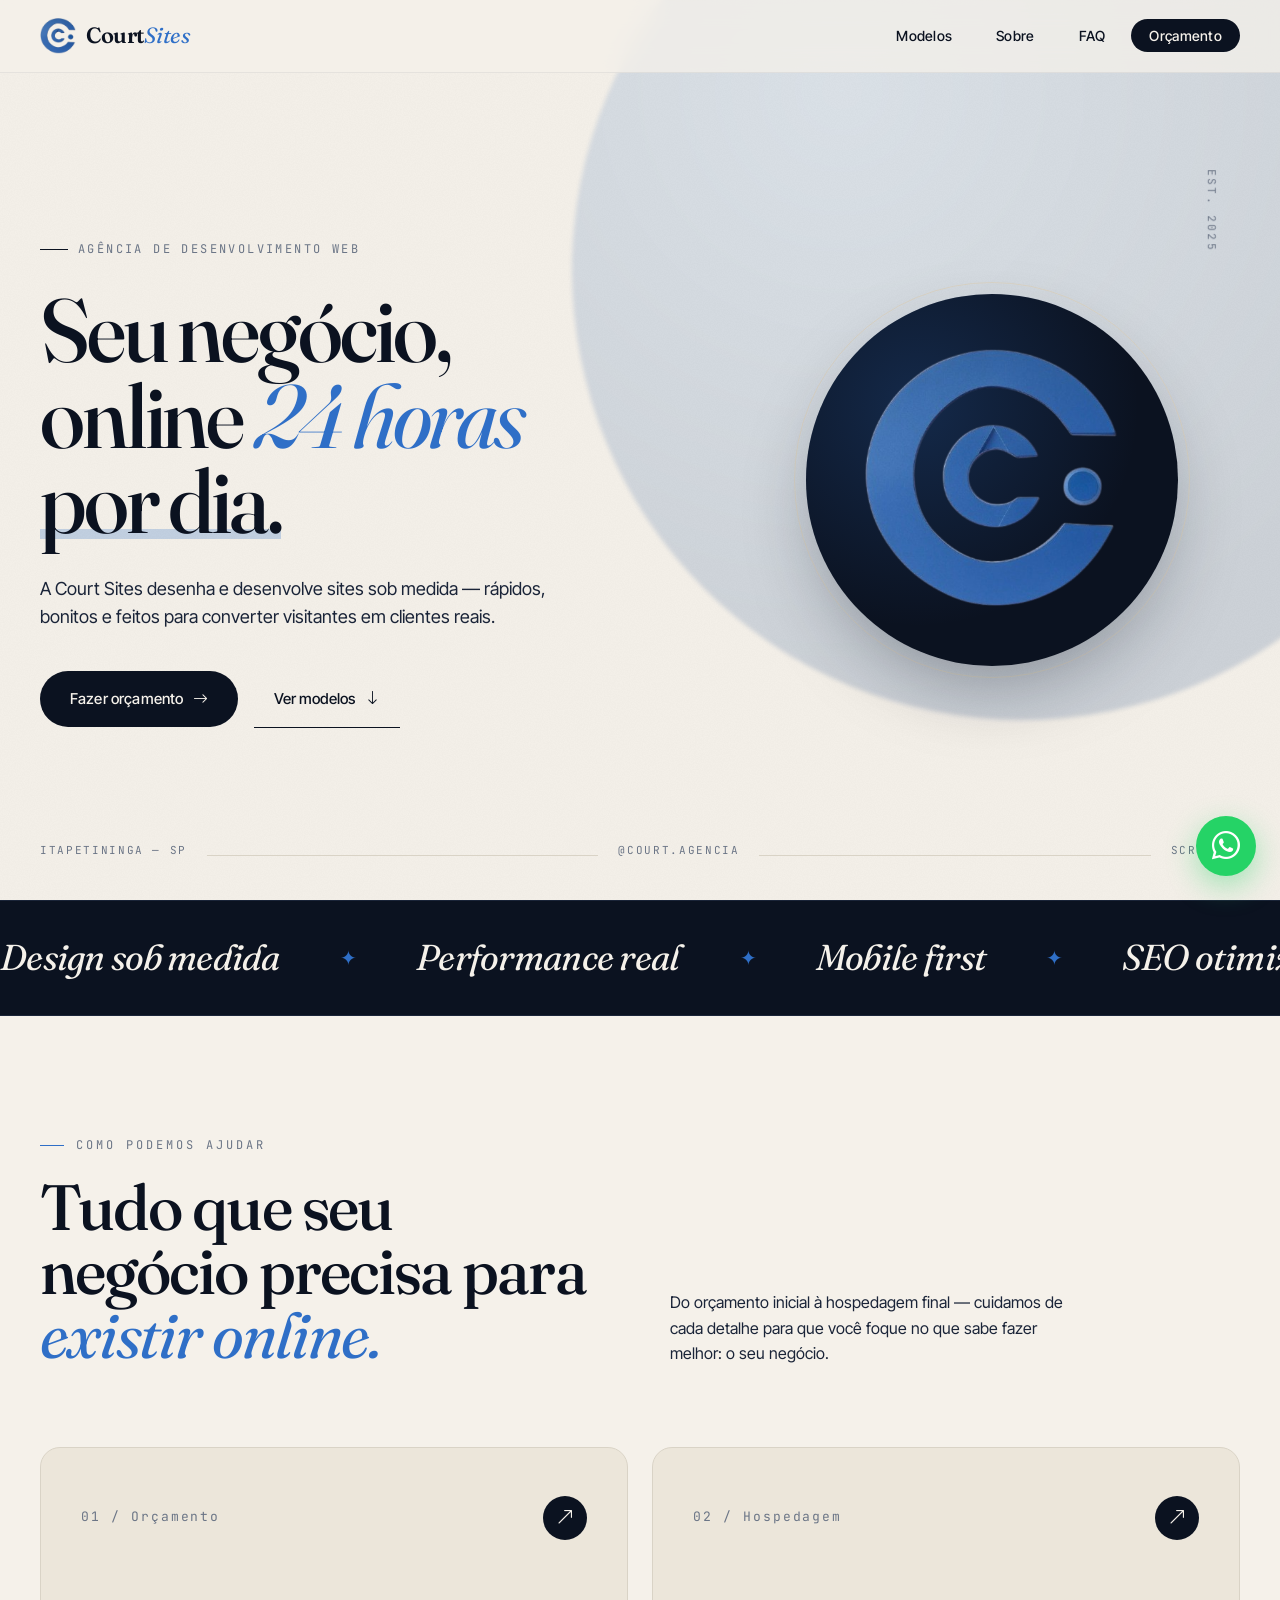
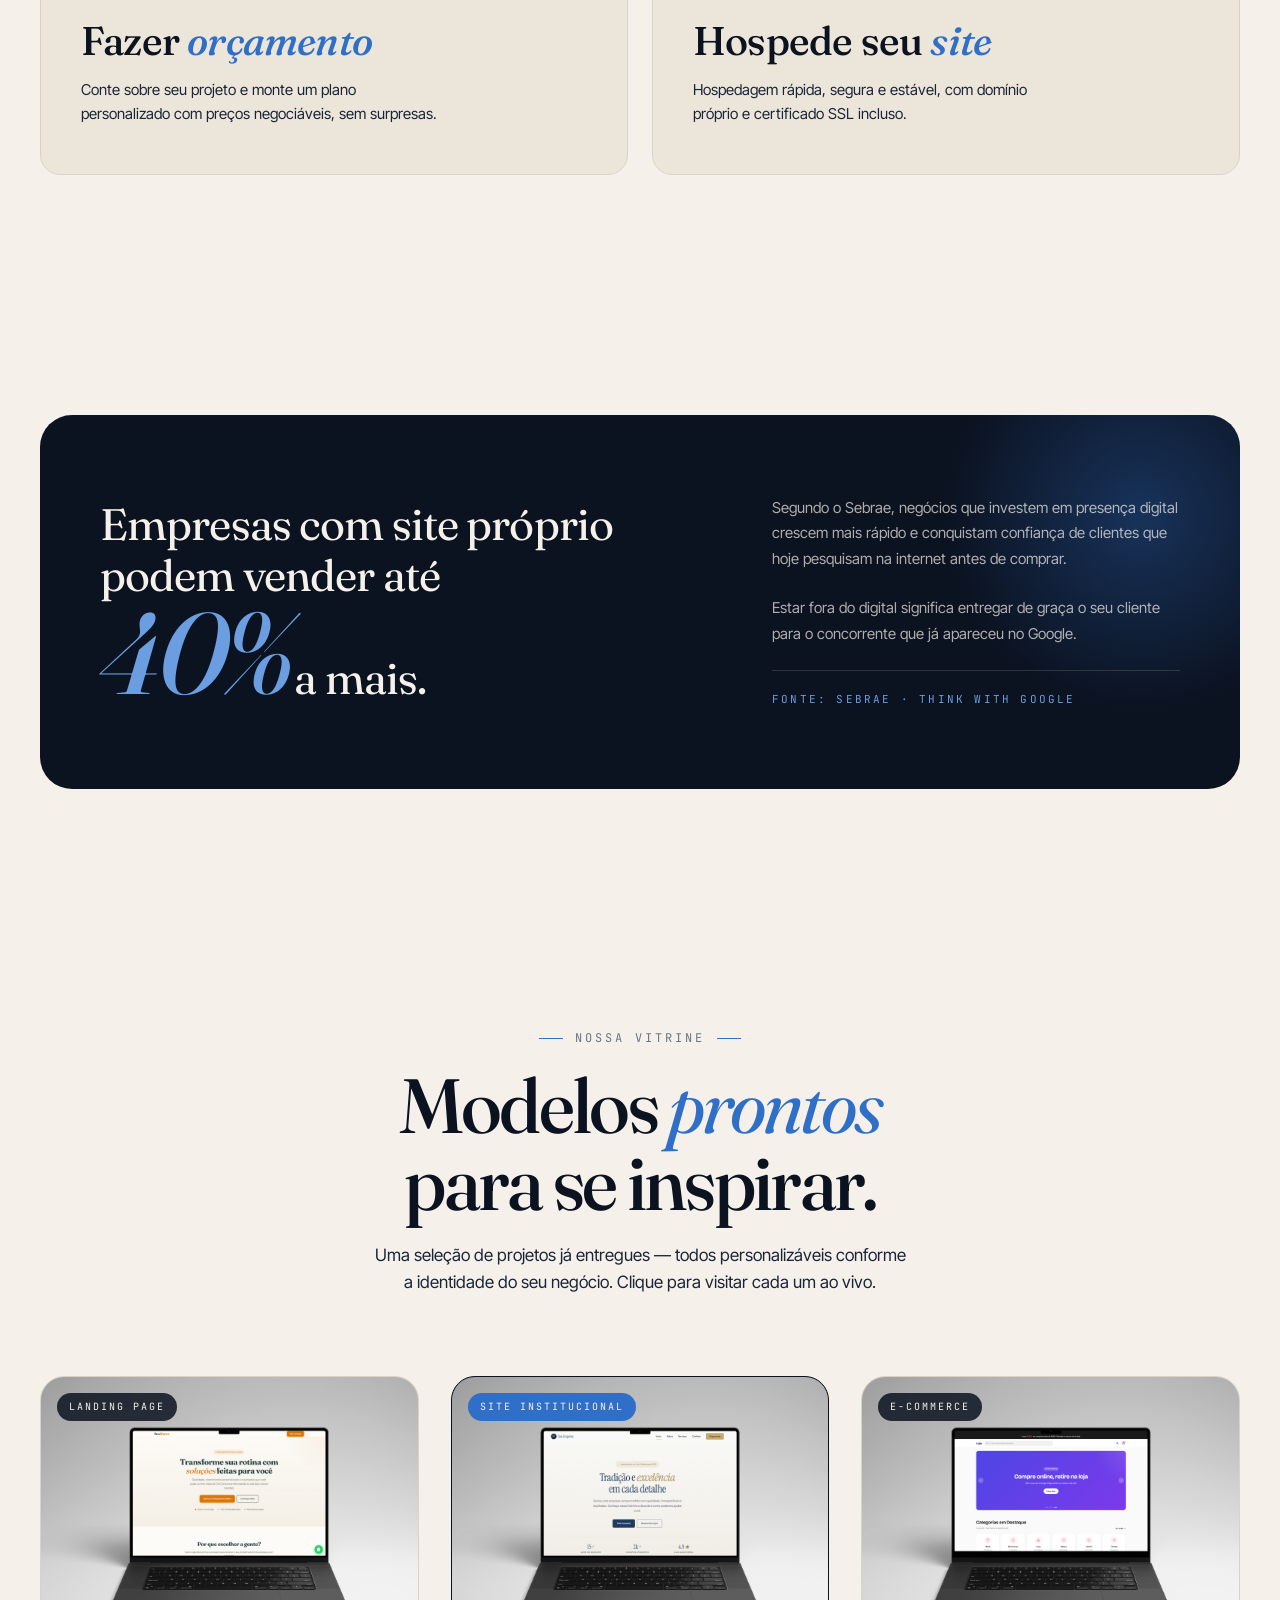
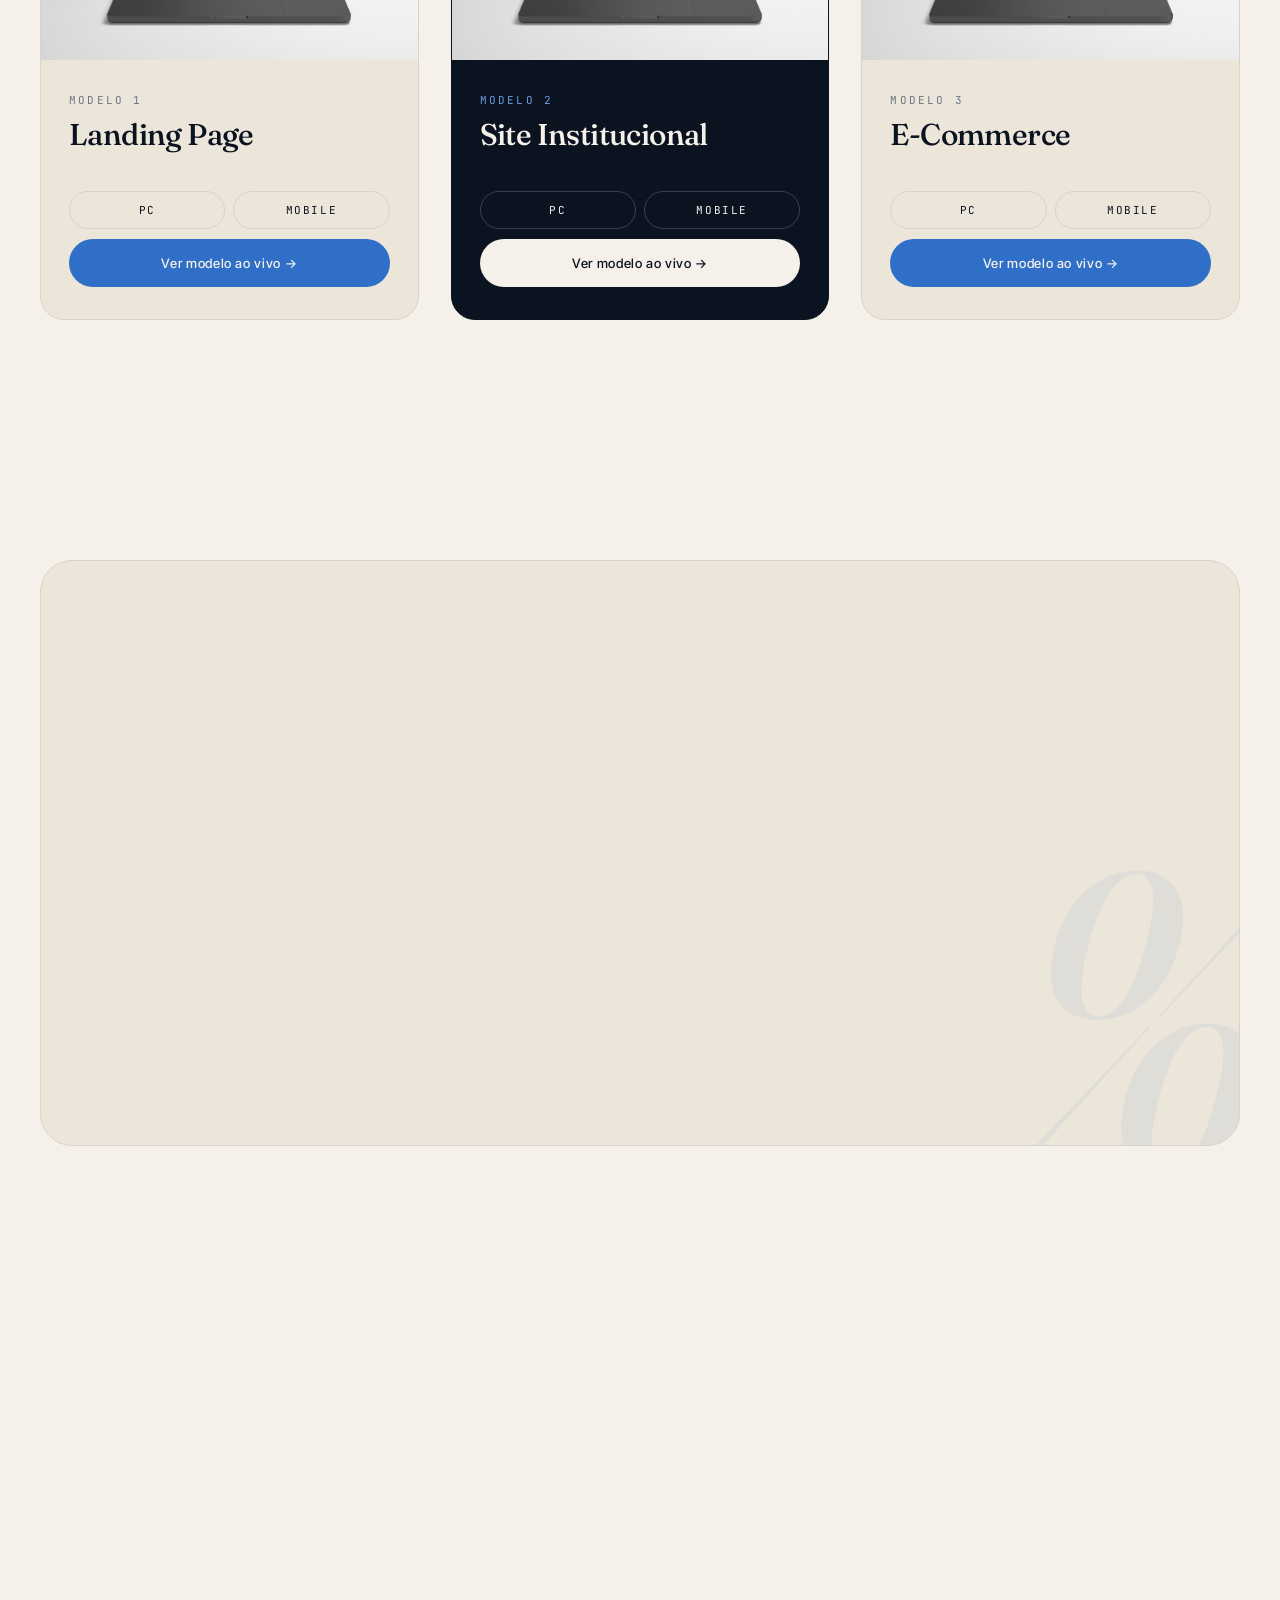
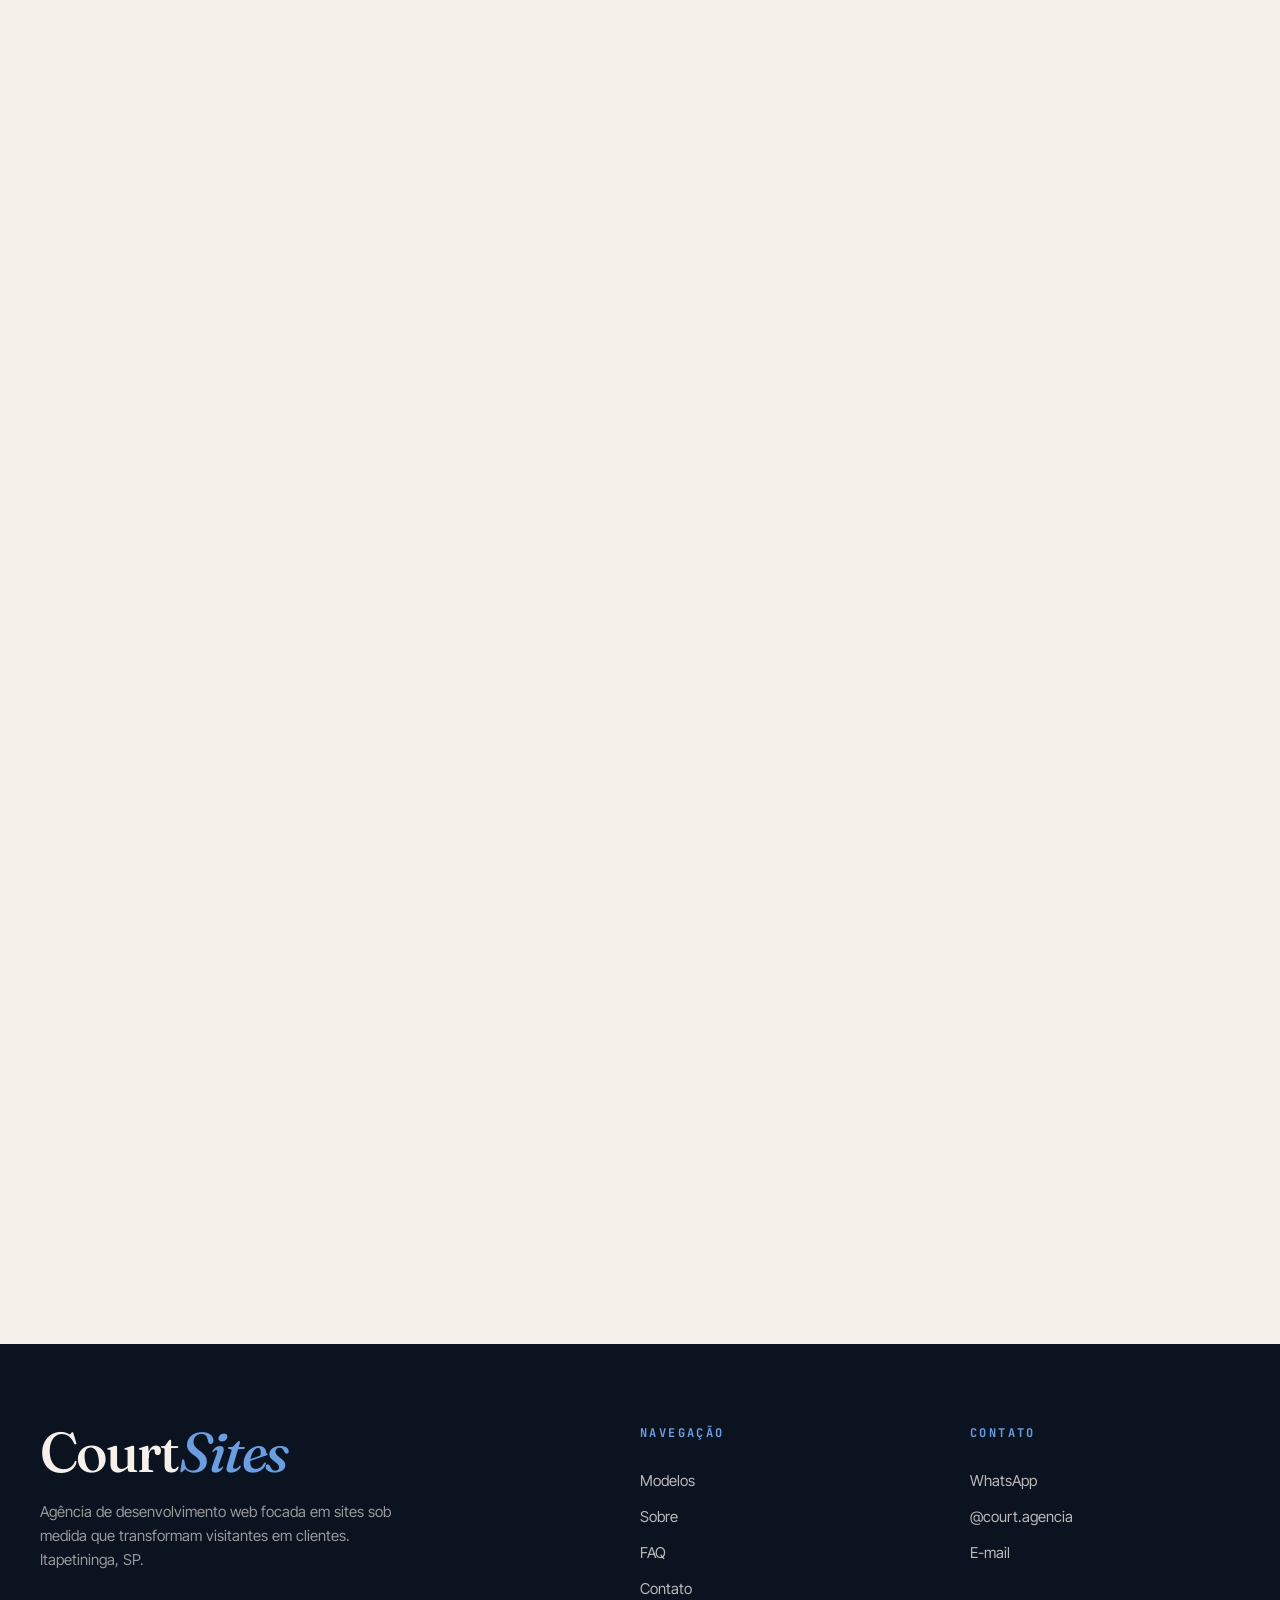
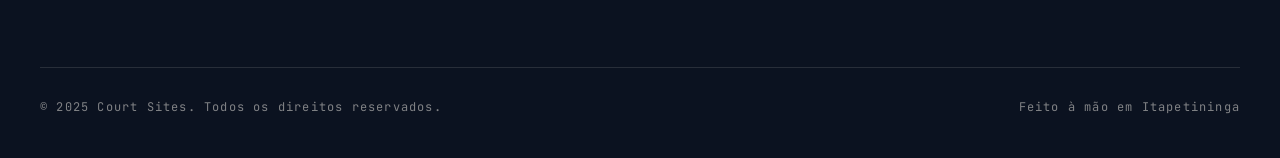
==== commit 439f2da0: "fix: minor fixes" ====
--- a/index.html
+++ b/index.html
@@ -35,6 +35,11 @@
             <img src="images/logo-png.png" alt="Court Sites">
             <span>Court<em>Sites</em></span>
         </a>
+        <button class="nav-toggle" aria-label="Abrir menu" aria-expanded="false">
+            <span></span>
+            <span></span>
+            <span></span>
+        </button>
         <ul>
             <li><a href="#modelos">Modelos</a></li>
             <li><a href="#sobre">Sobre</a></li>
@@ -42,6 +47,7 @@
             <li><a href="#contato" class="cta">Orçamento</a></li>
         </ul>
     </nav>
+    <div class="nav-backdrop"></div>
 
     <!-- HERO -->
     <section id="inicio" class="hero">
@@ -196,7 +202,7 @@
             <article class="model-card featured" data-aos="fade-up" data-aos-delay="100">
                 <div class="model-image">
                     <span class="model-badge">Site Institucional</span>
-                    <img id="model-img-livrando" src="images/pc-livrando.jpg" alt="Modelo Livrando Cast"
+                    <img id="model-img-modelo2" src="images/pc-modelo2.jpg" alt="Modelo 2"
                         onerror="this.style.display='none'">
                 </div>
                 <div class="model-body">
@@ -216,7 +222,7 @@
             <article class="model-card" data-aos="fade-up" data-aos-delay="200">
                 <div class="model-image">
                     <span class="model-badge">E-Commerce</span>
-                    <img id="model-img-court" src="images/pc-court.jpg" alt="Modelo Court Agendamentos"
+                    <img id="model-img-modelo3" src="images/pc-modelo3.jpg" alt="Modelo 3"
                         onerror="this.style.display='none'">
                 </div>
                 <div class="model-body">
@@ -403,7 +409,51 @@
             offset: 60
         });
 
-        // FAQ accordion
+        // ===== MENU MOBILE (hambúrguer) =====
+        const navToggle = document.querySelector('.nav-toggle');
+        const navList = document.querySelector('nav.topbar ul');
+        const navBackdrop = document.querySelector('.nav-backdrop');
+
+        function closeMenu() {
+            navToggle.classList.remove('active');
+            navList.classList.remove('active');
+            navBackdrop.classList.remove('active');
+            document.body.classList.remove('nav-open');
+            navToggle.setAttribute('aria-expanded', 'false');
+            navToggle.setAttribute('aria-label', 'Abrir menu');
+        }
+
+        function openMenu() {
+            navToggle.classList.add('active');
+            navList.classList.add('active');
+            navBackdrop.classList.add('active');
+            document.body.classList.add('nav-open');
+            navToggle.setAttribute('aria-expanded', 'true');
+            navToggle.setAttribute('aria-label', 'Fechar menu');
+        }
+
+        navToggle.addEventListener('click', () => {
+            if (navList.classList.contains('active')) {
+                closeMenu();
+            } else {
+                openMenu();
+            }
+        });
+
+        // Fecha ao clicar no backdrop
+        navBackdrop.addEventListener('click', closeMenu);
+
+        // Fecha ao clicar em qualquer link do menu
+        navList.querySelectorAll('a').forEach(link => {
+            link.addEventListener('click', closeMenu);
+        });
+
+        // Fecha ao redimensionar para desktop
+        window.addEventListener('resize', () => {
+            if (window.innerWidth > 900) closeMenu();
+        });
+
+        // ===== FAQ accordion =====
         document.querySelectorAll('.faq-question').forEach(btn => {
             btn.addEventListener('click', () => {
                 const item = btn.parentElement;
@@ -413,7 +463,7 @@
             });
         });
 
-        // Troca de imagem PC / Mobile nos modelos
+        // ===== Troca de imagem PC / Mobile nos modelos =====
         function trocarImagem(tipo, projeto) {
             const img = document.getElementById(`model-img-${projeto}`);
             if (!img) return;
@@ -426,14 +476,16 @@
             }, 300);
         }
 
-        // Navbar efeito ao rolar
+        // ===== Navbar efeito ao rolar (responsivo) =====
         const nav = document.querySelector('nav.topbar');
         window.addEventListener('scroll', () => {
+            const isMobile = window.innerWidth <= 900;
+            const padX = isMobile ? '20px' : '40px';
             if (window.scrollY > 40) {
-                nav.style.padding = '12px 40px';
+                nav.style.padding = `12px ${padX}`;
                 nav.style.background = 'rgba(245, 241, 234, 0.92)';
             } else {
-                nav.style.padding = '18px 40px';
+                nav.style.padding = `${isMobile ? '14px' : '18px'} ${padX}`;
                 nav.style.background = 'rgba(245, 241, 234, 0.75)';
             }
         });
--- a/css/style.css
+++ b/css/style.css
@@ -127,6 +127,56 @@
             background: var(--court-blue);
         }
 
+        /* Botão hambúrguer (escondido no desktop, visível no mobile) */
+        .nav-toggle {
+            display: none;
+            background: transparent;
+            border: none;
+            cursor: pointer;
+            padding: 8px;
+            z-index: 110;
+            position: relative;
+        }
+
+        .nav-toggle span {
+            display: block;
+            width: 24px;
+            height: 2px;
+            background: var(--ink);
+            border-radius: 2px;
+            margin: 5px 0;
+            transition: all 0.35s var(--ease);
+        }
+
+        .nav-toggle.active span:nth-child(1) {
+            transform: translateY(7px) rotate(45deg);
+        }
+
+        .nav-toggle.active span:nth-child(2) {
+            opacity: 0;
+        }
+
+        .nav-toggle.active span:nth-child(3) {
+            transform: translateY(-7px) rotate(-45deg);
+        }
+
+        /* Backdrop do menu mobile */
+        .nav-backdrop {
+            display: none;
+            position: fixed;
+            inset: 0;
+            background: rgba(11, 18, 32, 0.45);
+            backdrop-filter: blur(4px);
+            z-index: 99;
+            opacity: 0;
+            transition: opacity 0.3s var(--ease);
+        }
+
+        .nav-backdrop.active {
+            display: block;
+            opacity: 1;
+        }
+
         /* ============================================
            HERO
            ============================================ */
@@ -1214,56 +1264,417 @@
         }
 
         /* ============================================
-           RESPONSIVO
+           RESPONSIVO — TABLET (até 1024px)
+           ============================================ */
+        @media (max-width: 1024px) {
+            .hero-inner { gap: 40px; }
+            .services-grid { gap: 16px; }
+            .models-grid { grid-template-columns: repeat(2, 1fr); gap: 24px; }
+            .negotiate-inner { gap: 50px; padding: 60px 40px; }
+            .footer-top { gap: 40px; }
+        }
+
+        /* ============================================
+           RESPONSIVO — MOBILE (até 900px)
            ============================================ */
         @media (max-width: 900px) {
-            nav.topbar { padding: 14px 20px; }
-            nav ul { gap: 4px; }
-            nav ul a { padding: 7px 12px; font-size: 13px; }
-            .brand { font-size: 18px; }
-            .brand img { width: 30px; height: 30px; }
-
-            .hero { padding: 110px 20px 60px; }
-            .hero-inner { grid-template-columns: 1fr; gap: 40px; }
-            .hero-visual { max-width: 320px; margin: 0 auto; }
-            .hero-meta { display: none; }
-            .hero::before { width: 500px; height: 500px; top: -10%; right: -40%; }
-
-            .marquee-track { font-size: 26px; gap: 40px; }
-
-            .services, .research, .models, .negotiate, .faq-section, .final-cta {
+
+            /* ---------- NAVBAR com menu hambúrguer ---------- */
+            nav.topbar {
+                padding: 14px 20px;
+            }
+
+            .brand {
+                font-size: 18px;
+                gap: 8px;
+            }
+
+            .brand img {
+                width: 30px;
+                height: 30px;
+            }
+
+            .nav-toggle {
+                display: block;
+            }
+
+            nav.topbar ul {
+                position: fixed;
+                top: 0;
+                right: -100%;
+                width: 78%;
+                max-width: 320px;
+                height: 100vh;
+                background: var(--paper);
+                flex-direction: column;
+                justify-content: flex-start;
+                align-items: stretch;
+                padding: 100px 28px 40px;
+                gap: 8px;
+                box-shadow: -20px 0 60px -20px rgba(11, 18, 32, 0.25);
+                transition: right 0.4s var(--ease);
+                border-left: 1px solid var(--line);
+            }
+
+            nav.topbar ul.active {
+                right: 0;
+            }
+
+            nav ul li {
+                width: 100%;
+            }
+
+            nav ul a {
+                display: block;
+                padding: 16px 20px;
+                font-size: 16px;
+                font-family: var(--font-display);
+                font-weight: 500;
+                border-radius: 12px;
+                border-bottom: 1px solid var(--line);
+            }
+
+            nav ul li:last-child a {
+                border-bottom: none;
+            }
+
+            nav ul a.cta {
+                margin-top: 16px;
+                text-align: center;
+                border-bottom: none;
+                padding: 18px 20px;
+            }
+
+            /* ---------- HERO ---------- */
+            .hero {
+                min-height: auto;
+                padding: 110px 20px 60px;
+            }
+
+            .hero-inner {
+                grid-template-columns: 1fr;
+                gap: 50px;
+            }
+
+            .hero h1 {
+                font-size: clamp(40px, 11vw, 56px);
+                margin-bottom: 24px;
+            }
+
+            .hero p.lead {
+                font-size: 16px;
+                margin-bottom: 32px;
+            }
+
+            /* CTA agrupados verticalmente, alinhados à esquerda */
+            .hero-cta-group {
+                flex-direction: column;
+                align-items: flex-start;
+                gap: 18px;
+                width: 100%;
+            }
+
+            .hero-cta-group .btn-primary {
+                width: 100%;
+                justify-content: center;
+                padding: 18px 24px;
+            }
+
+            .hero-cta-group .btn-ghost {
+                padding: 10px 0;
+            }
+
+            /* Visual: logo central com círculo decorativo proporcional */
+            .hero-visual {
+                max-width: 260px;
+                width: 75%;
+                margin: 0 auto;
+            }
+
+            /* IMPORTANTE: remove o "EST. 2025" rotacionado que aparecia
+               atravessado entre os botões no mobile */
+            .hero-visual::after {
+                display: none;
+            }
+
+            .hero::before {
+                width: 480px;
+                height: 480px;
+                top: -8%;
+                right: -45%;
+            }
+
+            .hero-meta {
+                display: none;
+            }
+
+            /* ---------- MARQUEE ---------- */
+            .marquee {
+                padding: 22px 0;
+            }
+
+            .marquee-track {
+                font-size: 26px;
+                gap: 40px;
+            }
+
+            .marquee-track span {
+                gap: 40px;
+            }
+
+            /* ---------- SECTIONS PADDING ---------- */
+            .services,
+            .research,
+            .models,
+            .negotiate,
+            .faq-section,
+            .final-cta {
                 padding: 70px 20px;
             }
 
-            .section-head { grid-template-columns: 1fr; gap: 20px; margin-bottom: 50px; }
-
-            .services-grid { grid-template-columns: 1fr; }
-            .service-card { padding: 36px 28px; }
-            .service-card h3 { font-size: 32px; }
-            .service-head-row { margin-bottom: 50px; }
-
-            .research-inner { padding: 50px 30px; border-radius: 20px; }
-            .research-grid { grid-template-columns: 1fr; gap: 30px; }
-
-            .models-grid { grid-template-columns: 1fr; gap: 20px; }
-            .model-card.featured { transform: none; }
-            .model-card.featured:hover { transform: translateY(-8px); }
-
+            .section-head {
+                grid-template-columns: 1fr;
+                gap: 20px;
+                margin-bottom: 50px;
+            }
+
+            .section-head h2 {
+                font-size: clamp(32px, 8vw, 44px);
+            }
+
+            /* ---------- SERVICES ---------- */
+            .services-grid {
+                grid-template-columns: 1fr;
+                gap: 16px;
+            }
+
+            .service-card {
+                padding: 36px 28px;
+            }
+
+            .service-card h3 {
+                font-size: 30px;
+            }
+
+            .service-head-row {
+                margin-bottom: 50px;
+            }
+
+            /* ---------- RESEARCH ---------- */
+            .research-inner {
+                padding: 50px 28px;
+                border-radius: 20px;
+            }
+
+            .research-grid {
+                grid-template-columns: 1fr;
+                gap: 30px;
+            }
+
+            .research-quote {
+                font-size: clamp(26px, 6.5vw, 36px);
+            }
+
+            .research-quote .big {
+                font-size: clamp(56px, 16vw, 88px);
+            }
+
+            .research-inner::before {
+                width: 280px;
+                height: 280px;
+                top: -80px;
+                right: -80px;
+            }
+
+            /* ---------- MODELS ---------- */
+            .models-header {
+                margin-bottom: 50px;
+            }
+
+            .models-header h2 {
+                font-size: clamp(36px, 9vw, 52px);
+            }
+
+            .models-header p {
+                font-size: 15px;
+            }
+
+            .models-grid {
+                grid-template-columns: 1fr;
+                gap: 20px;
+            }
+
+            .model-card.featured {
+                transform: none;
+            }
+
+            .model-card.featured:hover {
+                transform: translateY(-8px);
+            }
+
+            .model-body {
+                padding: 28px 24px;
+            }
+
+            .model-title {
+                font-size: 26px;
+            }
+
+            /* ---------- NEGOTIATE ---------- */
             .negotiate-inner {
                 grid-template-columns: 1fr;
                 gap: 40px;
-                padding: 50px 30px;
+                padding: 50px 28px;
                 border-radius: 20px;
             }
-            .negotiate-inner::before { font-size: 260px; bottom: -30px; right: -30px; }
-
-            .faq-question { padding: 20px 22px; font-size: 17px; }
-            .faq-answer { padding: 0 22px; font-size: 15px; }
-            .faq-item.active .faq-answer { padding: 0 22px 22px; }
-
-            .footer-top { grid-template-columns: 1fr; gap: 40px; padding-bottom: 40px; }
-            .footer-brand h3 { font-size: 42px; }
-            .footer-bottom { flex-direction: column; gap: 14px; text-align: center; }
-
-            .whatsapp-btn { width: 52px; height: 52px; font-size: 24px; bottom: 18px; right: 18px; }
+
+            .negotiate-inner::before {
+                font-size: 240px;
+                bottom: -20px;
+                right: -20px;
+            }
+
+            .negotiate-left h2 {
+                font-size: clamp(32px, 8vw, 44px);
+            }
+
+            .negotiate-left p {
+                font-size: 15px;
+            }
+
+            .negotiate-features li {
+                font-size: 15px;
+                padding: 18px 0;
+                gap: 14px;
+            }
+
+            .negotiate-features .feat-icon {
+                width: 40px;
+                height: 40px;
+                font-size: 16px;
+            }
+
+            /* ---------- FAQ ---------- */
+            .faq-question {
+                padding: 20px 22px;
+                font-size: 16px;
+                gap: 14px;
+            }
+
+            .faq-plus {
+                width: 30px;
+                height: 30px;
+                font-size: 16px;
+            }
+
+            .faq-answer {
+                padding: 0 22px;
+                font-size: 14.5px;
+            }
+
+            .faq-item.active .faq-answer {
+                padding: 0 22px 22px;
+            }
+
+            /* ---------- FINAL CTA ---------- */
+            .final-cta {
+                padding: 90px 20px;
+            }
+
+            .final-cta h2 {
+                font-size: clamp(40px, 11vw, 64px);
+                margin-bottom: 32px;
+            }
+
+            .final-cta .btn-primary {
+                padding: 18px 28px;
+            }
+
+            /* ---------- FOOTER ---------- */
+            footer {
+                padding: 60px 20px 30px;
+            }
+
+            .footer-top {
+                grid-template-columns: 1fr;
+                gap: 40px;
+                padding-bottom: 40px;
+            }
+
+            .footer-brand h3 {
+                font-size: 42px;
+            }
+
+            .footer-bottom {
+                flex-direction: column;
+                gap: 14px;
+                text-align: center;
+                padding-top: 24px;
+            }
+
+            /* ---------- WHATSAPP ---------- */
+            .whatsapp-btn {
+                width: 52px;
+                height: 52px;
+                font-size: 24px;
+                bottom: 18px;
+                right: 18px;
+            }
+        }
+
+        /* ============================================
+           RESPONSIVO — MOBILE PEQUENO (iPhone SE, etc.)
+           ============================================ */
+        @media (max-width: 380px) {
+            nav.topbar {
+                padding: 12px 16px;
+            }
+
+            .brand {
+                font-size: 16px;
+            }
+
+            .brand img {
+                width: 26px;
+                height: 26px;
+            }
+
+            .hero {
+                padding: 100px 16px 50px;
+            }
+
+            .hero h1 {
+                font-size: 38px;
+            }
+
+            .services,
+            .research,
+            .models,
+            .negotiate,
+            .faq-section,
+            .final-cta {
+                padding: 60px 16px;
+            }
+
+            .service-card,
+            .research-inner,
+            .negotiate-inner {
+                padding: 36px 22px;
+            }
+
+            .faq-question {
+                padding: 18px;
+                font-size: 15px;
+            }
+
+            footer {
+                padding: 50px 16px 24px;
+            }
+        }
+
+        /* ============================================
+           PREVENIR SCROLL DA PÁGINA QUANDO MENU MOBILE ABERTO
+           ============================================ */
+        body.nav-open {
+            overflow: hidden;
         }
